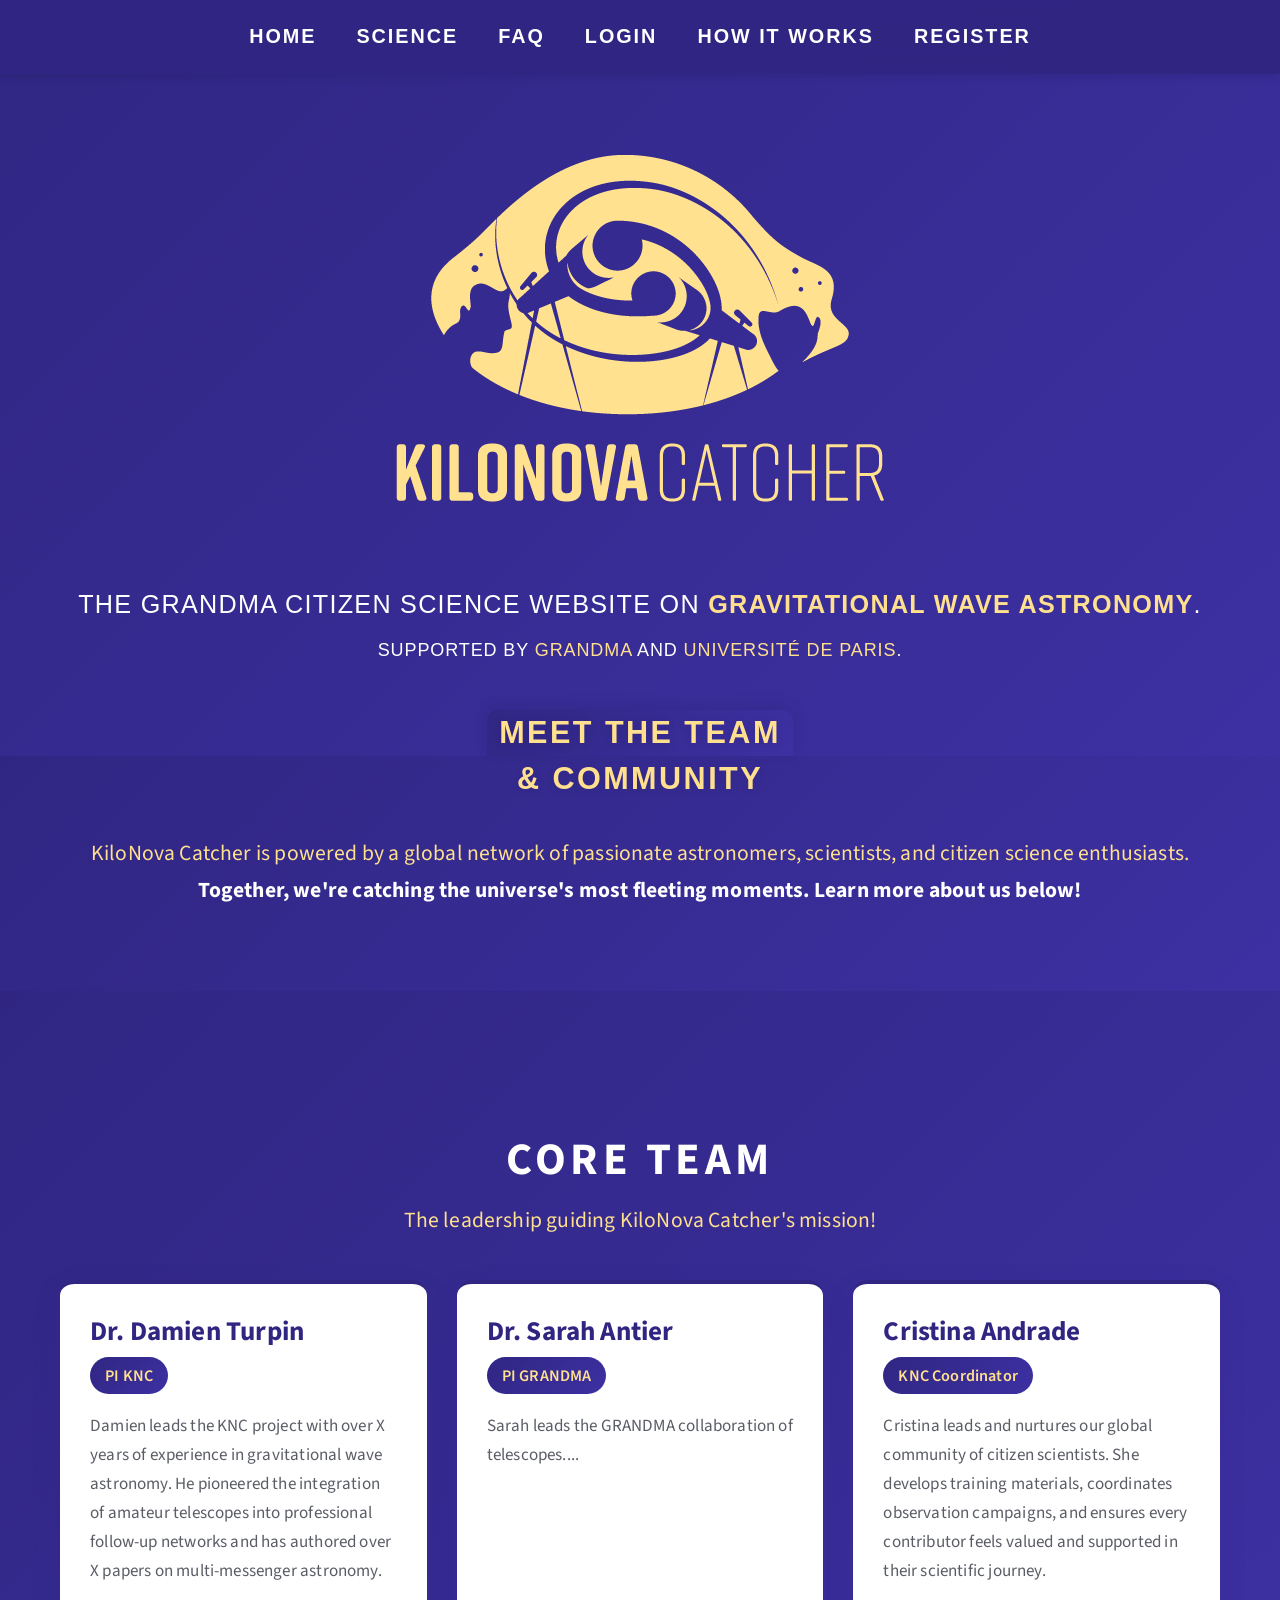
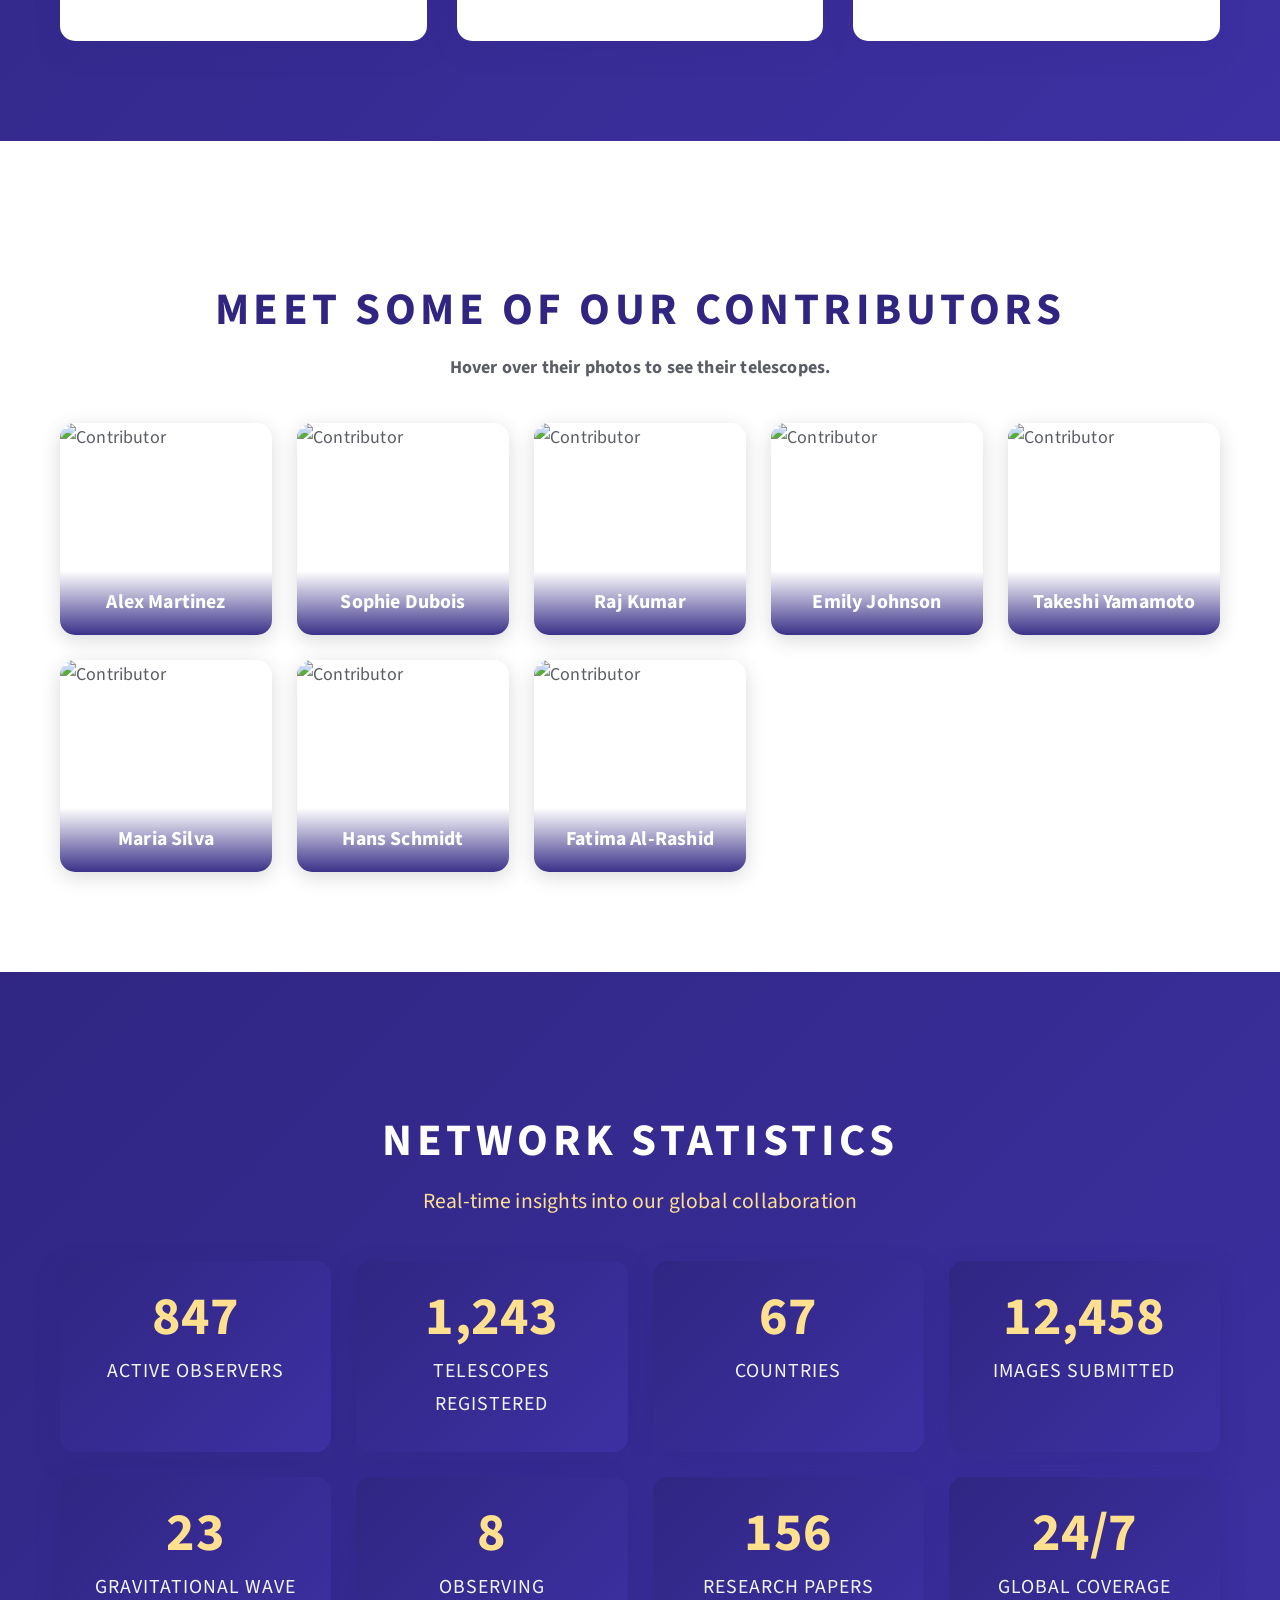
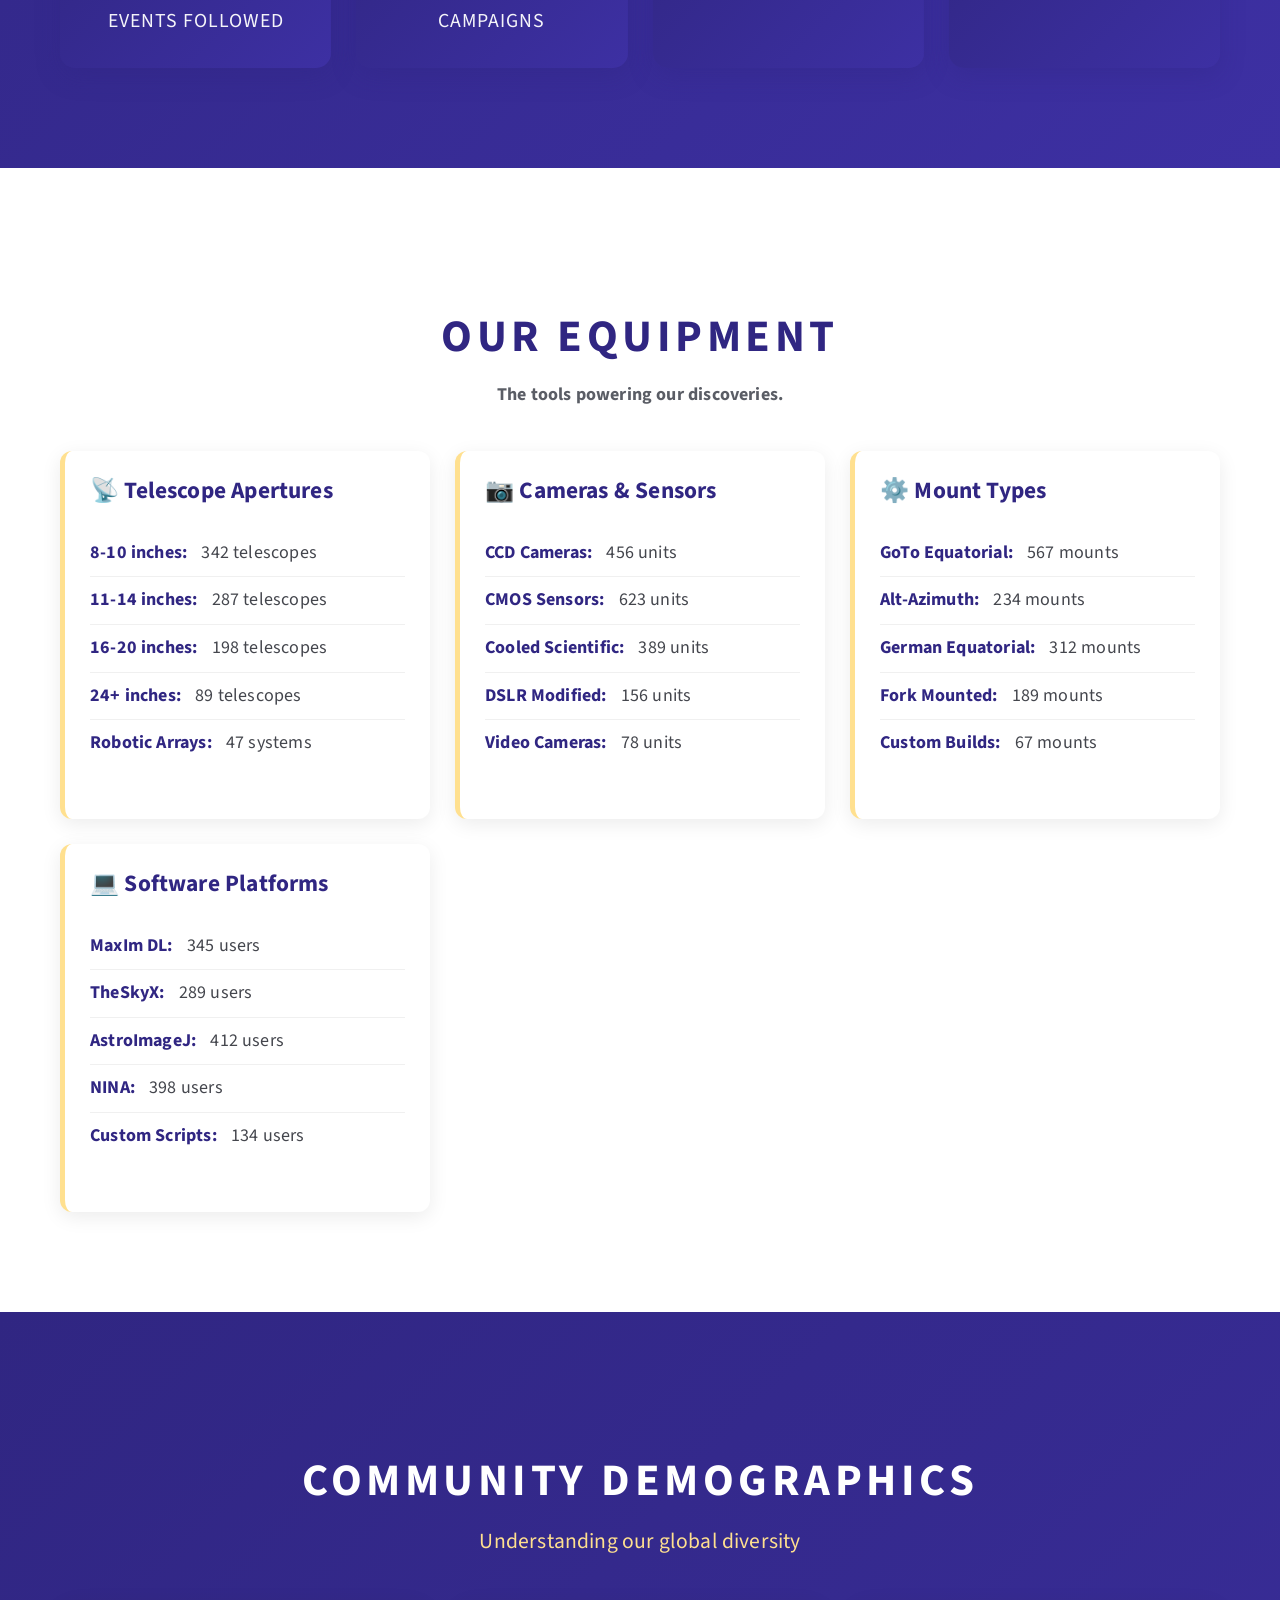
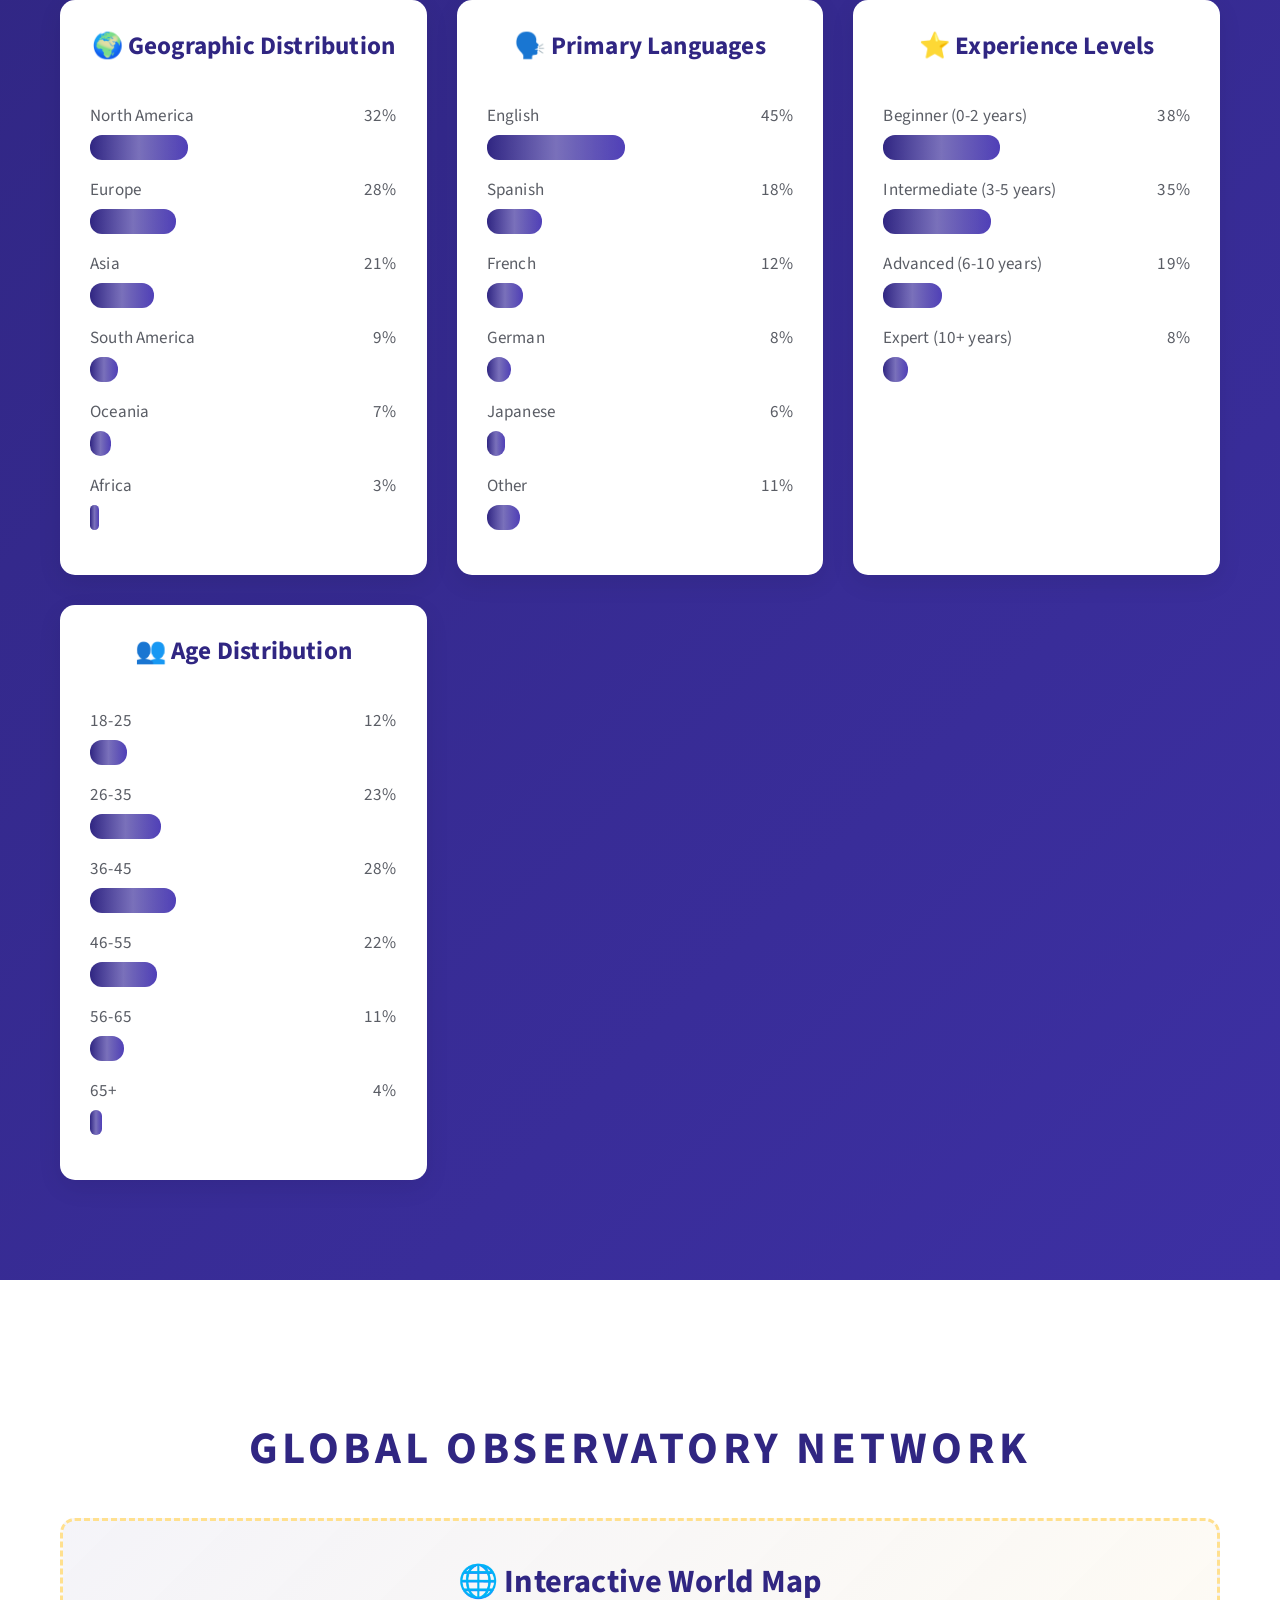
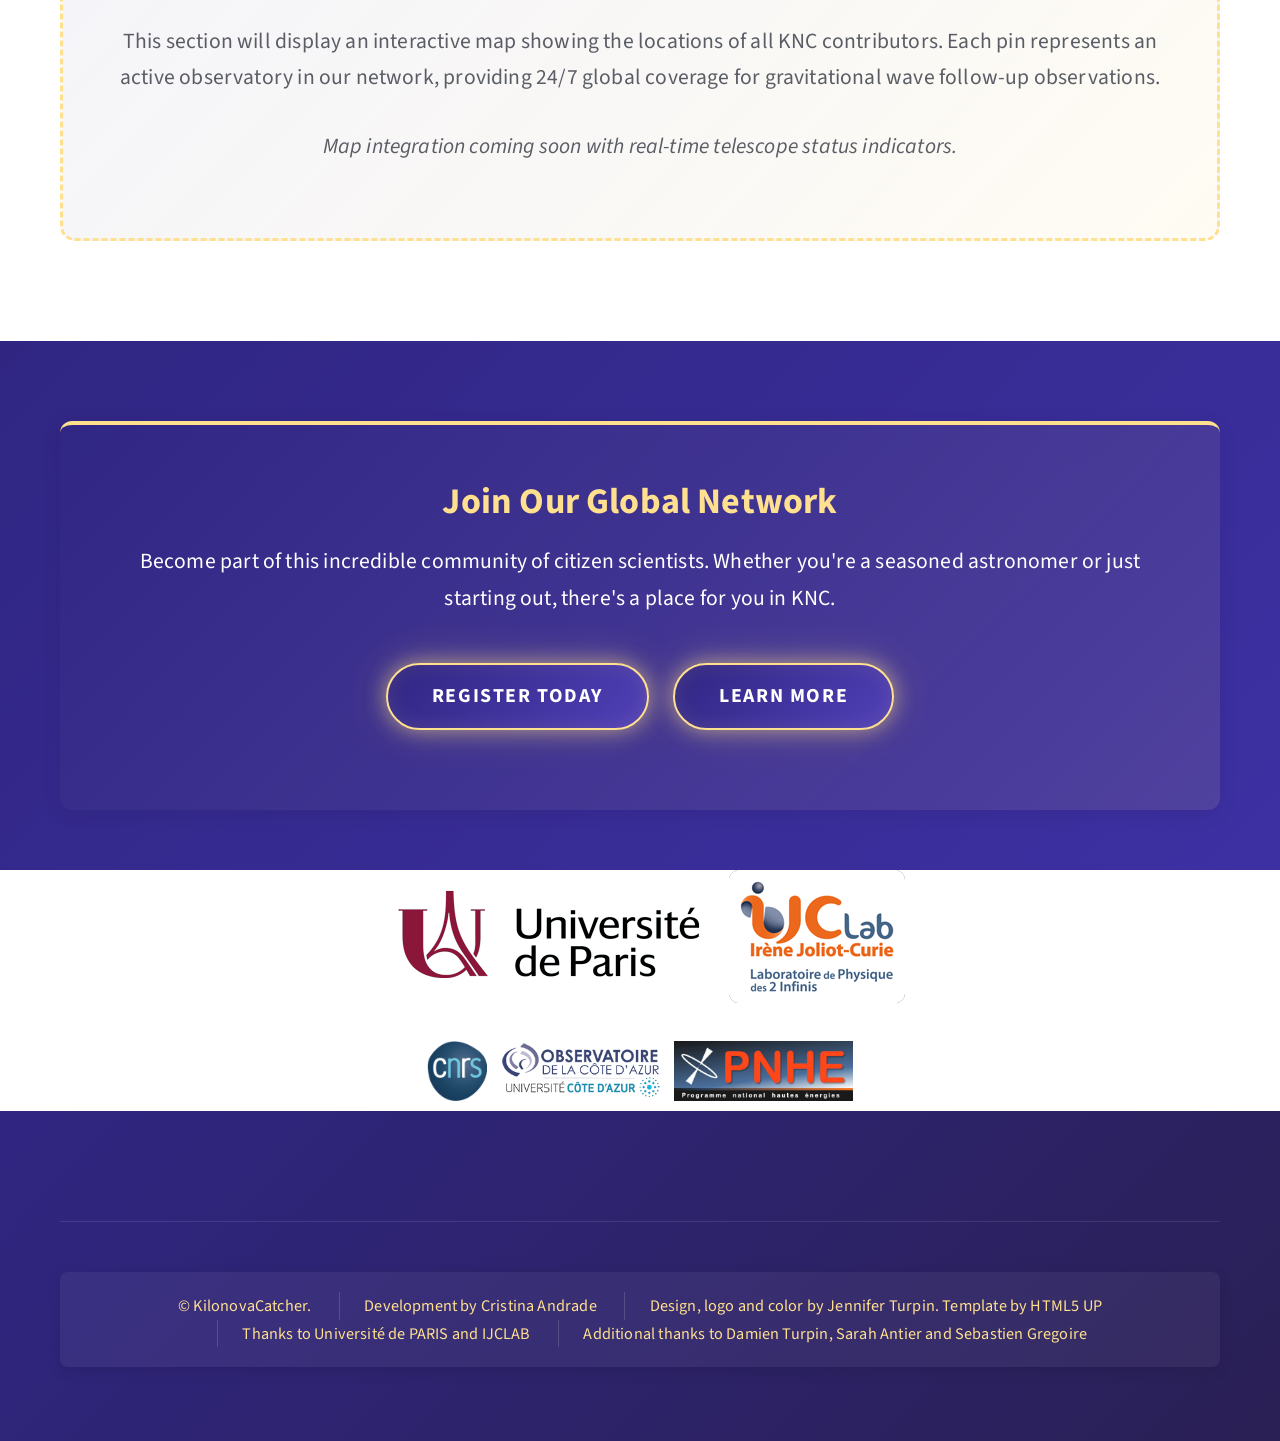
==== About_us.html @ 8ee5a3ed "Iinitial Commit" ====
<!DOCTYPE HTML>
<html lang='en'>
<head>
    <meta http-equiv="Content-Type" content="text/html; charset=UTF-8">
    <title>Meet the Team - KiloNovaCatcher</title>
    <meta name="viewport" content="width=device-width, initial-scale=1, user-scalable=no">
    <link rel="stylesheet" href="./KiloNovaCatcher_files/mainpublic.css">
    <link rel="stylesheet" href="./KiloNovaCatcher_files/qgi8qdf.css">
    <link rel="shortcut icon" type="image/jpg" href="http://kilonovacatcher.in2p3.fr/images/fav_32.png">
    

    
</head>
<body class="homepage">
    <div id="page-wrapper">

        <!-- Header -->
        <section id="header" class="wrapper">
            <div id="logo">
                <h1><a href="http://kilonovacatcher.in2p3.fr/"><img class="image" src="./KiloNovaCatcher_files/LOGO_FINAL_J_600.png"></a></h1>
                <p>the grandma citizen science website on <span class="purplecol">gravitational wave astronomy</span>.</p>
                <p class="smaller">supported by <a href="https://grandma.lal.in2p3.fr/">GRANDMA</a> and <a href="https://u-paris.fr/">université de paris</a>.</p>
            </div>
        </section>
        
        <!-- Nav -->
        <nav id="nav">
            <ul>
                <li style="white-space: nowrap;"><a href="http://kilonovacatcher.in2p3.fr/registration">Home</a></li>
                <li style="white-space: nowrap;"><a href="http://kilonovacatcher.in2p3.fr/registration">science</a></li>
                <li style="white-space: nowrap;"><a href="http://kilonovacatcher.in2p3.fr/faq">FAQ</a></li>
                <li style="white-space: nowrap;"><a href="http://kilonovacatcher.in2p3.fr/login">Login</a></li>
                <li style="white-space: nowrap;"><a href="http://kilonovacatcher.in2p3.fr/registration">HOW IT WORKS</a></li>
                <li style="white-space: nowrap;"><a href="http://kilonovacatcher.in2p3.fr/registration">Register</a></li>
            </ul>
        </nav>

        <!-- Hero Section -->
        <section id="team-hero" class="wrapper style1">
            <div class="title"><p>Meet the Team & Community</p></div>
            <div class="container">
                <p style="text-align: center; font-size: 1.2em; color: #ffe08f; margin-bottom: 0em;">
                    KiloNova Catcher is powered by a global network of passionate astronomers, scientists, and citizen science enthusiasts. </p>
                <p style="text-align: center; font-size: 1.2em; color: #ffe08f; margin-bottom: 1em;">
                <b> Together, we're catching the universe's most fleeting moments. Learn more about us below!</b>
                </p>
            </div>
        </section>

        <!-- Core Team Section -->
        <section class="wrapper style1" >
            <div class="container">
                <div class="section-header">
                    <h2>Core Team</h2>
                    <p>The leadership guiding KiloNova Catcher's mission!</p>
                </div>

                <div class="team-grid">
                    <!-- Team Member 1 -->
                    <div class="team-member">
                        <h4>Dr. Damien Turpin</h4>
                        <span class="position">PI KNC</span>
                        <p class="bio">
                            Damien leads the KNC project with over X years of experience in gravitational wave astronomy. He pioneered the integration of amateur telescopes into professional follow-up networks and has authored over X papers on multi-messenger astronomy.
                        </p>
                    </div>

                    <!-- Team Member 2 -->
                    <div class="team-member">
                        <h4>Dr. Sarah Antier </h4>
                        <span class="position">PI GRANDMA</span>
                        <p class="bio">
                            Sarah leads the GRANDMA collaboration of telescopes....
                        </p>
                    </div>

                    <!-- Team Member 3 -->
                    <div class="team-member">
                        <h4>Cristina Andrade</h4>
                        <span class="position">KNC Coordinator</span>
                        <p class="bio">
                            Cristina leads and nurtures our global community of citizen scientists. She develops training materials, coordinates observation campaigns, and ensures every contributor feels valued and supported in their scientific journey.
                        </p>
                    </div>
                </div>
            </div>
                </section>

        <!-- Contributors Section -->
        <section class="wrapper style2">
            <div class="container">
                <div class="section-header">
                    <h2>Meet Some of Our Contributors</h2>
                    <strong style="color: #5a5d65;">Hover over their photos to see their telescopes.</strong><br>

                </div>

                <div class="contributor-grid">
                    <!-- Contributor 1 -->
                    <div class="contributor-card">
                        <img class="contributor-image" src="https://via.placeholder.com/400x400/5a5d65/ffffff?text=Observer" alt="Contributor">
                        <img class="contributor-telescope" src="https://via.placeholder.com/400x400/302682/ffe08f?text=Telescope" alt="Telescope">
                        <div class="contributor-name">Alex Martinez</div>
                    </div>

                    <!-- Contributor 2 -->
                    <div class="contributor-card">
                        <img class="contributor-image" src="https://via.placeholder.com/400x400/5a5d65/ffffff?text=Observer" alt="Contributor">
                        <img class="contributor-telescope" src="https://via.placeholder.com/400x400/302682/ffe08f?text=Telescope" alt="Telescope">
                        <div class="contributor-name">Sophie Dubois</div>
                    </div>

                    <!-- Contributor 3 -->
                    <div class="contributor-card">
                        <img class="contributor-image" src="https://via.placeholder.com/400x400/5a5d65/ffffff?text=Observer" alt="Contributor">
                        <img class="contributor-telescope" src="https://via.placeholder.com/400x400/302682/ffe08f?text=Telescope" alt="Telescope">
                        <div class="contributor-name">Raj Kumar</div>
                    </div>

                    <!-- Contributor 4 -->
                    <div class="contributor-card">
                        <img class="contributor-image" src="https://via.placeholder.com/400x400/5a5d65/ffffff?text=Observer" alt="Contributor">
                        <img class="contributor-telescope" src="https://via.placeholder.com/400x400/302682/ffe08f?text=Telescope" alt="Telescope">
                        <div class="contributor-name">Emily Johnson</div>
                    </div>

                    <!-- Contributor 5 -->
                    <div class="contributor-card">
                        <img class="contributor-image" src="https://via.placeholder.com/400x400/5a5d65/ffffff?text=Observer" alt="Contributor">
                        <img class="contributor-telescope" src="https://via.placeholder.com/400x400/302682/ffe08f?text=Telescope" alt="Telescope">
                        <div class="contributor-name">Takeshi Yamamoto</div>
                    </div>

                    <!-- Contributor 6 -->
                    <div class="contributor-card">
                        <img class="contributor-image" src="https://via.placeholder.com/400x400/5a5d65/ffffff?text=Observer" alt="Contributor">
                        <img class="contributor-telescope" src="https://via.placeholder.com/400x400/302682/ffe08f?text=Telescope" alt="Telescope">
                        <div class="contributor-name">Maria Silva</div>
                    </div>

                    <!-- Contributor 7 -->
                    <div class="contributor-card">
                        <img class="contributor-image" src="https://via.placeholder.com/400x400/5a5d65/ffffff?text=Observer" alt="Contributor">
                        <img class="contributor-telescope" src="https://via.placeholder.com/400x400/302682/ffe08f?text=Telescope" alt="Telescope">
                        <div class="contributor-name">Hans Schmidt</div>
                    </div>

                    <!-- Contributor 8 -->
                    <div class="contributor-card">
                        <img class="contributor-image" src="https://via.placeholder.com/400x400/5a5d65/ffffff?text=Observer" alt="Contributor">
                        <img class="contributor-telescope" src="https://via.placeholder.com/400x400/302682/ffe08f?text=Telescope" alt="Telescope">
                        <div class="contributor-name">Fatima Al-Rashid</div>
                    </div>
                </div>
            </div>
        </section>

        <!-- Network Statistics -->
        <section class="wrapper style1">
            <div class="container">
                <div class="section-header">
                    <h2>Network Statistics</h2>
                    <p>Real-time insights into our global collaboration</p>
                </div>

                <div class="stats-container">
                    <div class="stat-box">
                        <div class="stat-number">847</div>
                        <div class="stat-label">Active Observers</div>
                    </div>

                    <div class="stat-box">
                        <div class="stat-number">1,243</div>
                        <div class="stat-label">Telescopes Registered</div>
                    </div>

                    <div class="stat-box">
                        <div class="stat-number">67</div>
                        <div class="stat-label">Countries</div>
                    </div>

                    <div class="stat-box">
                        <div class="stat-number">12,458</div>
                        <div class="stat-label">Images Submitted</div>
                    </div>

                    <div class="stat-box">
                        <div class="stat-number">23</div>
                        <div class="stat-label">Gravitational Wave Events Followed</div>
                    </div>

                    <div class="stat-box">
                        <div class="stat-number">8</div>
                        <div class="stat-label">Observing Campaigns</div>
                    </div>

                    <div class="stat-box">
                        <div class="stat-number">156</div>
                        <div class="stat-label">Research Papers</div>
                    </div>

                    <div class="stat-box">
                        <div class="stat-number">24/7</div>
                        <div class="stat-label">Global Coverage</div>
                    </div>
                </div>
            </div>
        </section>

        <!-- Equipment Breakdown -->
        <section class="wrapper style2">
            <div class="container">
                <div class="section-header">
                    <h2>Our Equipment</h2>
                    <strong style="color: #5a5d65;">The tools powering our discoveries.</strong><br>                </div>

                <div class="equipment-section">
                    <!-- Telescope Sizes -->
                    <div class="equipment-card">
                        <h4>📡 Telescope Apertures</h4>
                        <ul>
                            <li><strong>8-10 inches:</strong> 342 telescopes</li>
                            <li><strong>11-14 inches:</strong> 287 telescopes</li>
                            <li><strong>16-20 inches:</strong> 198 telescopes</li>
                            <li><strong>24+ inches:</strong> 89 telescopes</li>
                            <li><strong>Robotic Arrays:</strong> 47 systems</li>
                        </ul>
                    </div>

                    <!-- Camera Types -->
                    <div class="equipment-card">
                        <h4>📷 Cameras & Sensors</h4>
                        <ul>
                            <li><strong>CCD Cameras:</strong> 456 units</li>
                            <li><strong>CMOS Sensors:</strong> 623 units</li>
                            <li><strong>Cooled Scientific:</strong> 389 units</li>
                            <li><strong>DSLR Modified:</strong> 156 units</li>
                            <li><strong>Video Cameras:</strong> 78 units</li>
                        </ul>
                    </div>

                    <!-- Mounts -->
                    <div class="equipment-card">
                        <h4>⚙️ Mount Types</h4>
                        <ul>
                            <li><strong>GoTo Equatorial:</strong> 567 mounts</li>
                            <li><strong>Alt-Azimuth:</strong> 234 mounts</li>
                            <li><strong>German Equatorial:</strong> 312 mounts</li>
                            <li><strong>Fork Mounted:</strong> 189 mounts</li>
                            <li><strong>Custom Builds:</strong> 67 mounts</li>
                        </ul>
                    </div>

                    <!-- Software -->
                    <div class="equipment-card">
                        <h4>💻 Software Platforms</h4>
                        <ul>
                            <li><strong>MaxIm DL:</strong> 345 users</li>
                            <li><strong>TheSkyX:</strong> 289 users</li>
                            <li><strong>AstroImageJ:</strong> 412 users</li>
                            <li><strong>NINA:</strong> 398 users</li>
                            <li><strong>Custom Scripts:</strong> 134 users</li>
                        </ul>
                    </div>
                </div>
            </div>
        </section>

        <!-- Community Demographics -->
        <section class="wrapper style1">
            <div class="container">
                <div class="section-header">
                    <h2>Community Demographics</h2>
                    <p>Understanding our global diversity</p>
                </div>

                <div class="demo-grid">
                    <!-- Geographic Distribution -->
                    <div class="demo-card">
                        <h4>🌍 Geographic Distribution</h4>
                        <div class="bar-chart" >
                            <div class="bar-item">
                                <div class="bar-label">
                                    <span>North America</span>
                                    <span>32%</span>
                                </div>
                                <div class="bar-fill" style="width: 32%;"></div>
                            </div>
                            <div class="bar-item">
                                <div class="bar-label">
                                    <span>Europe</span>
                                    <span>28%</span>
                                </div>
                                <div class="bar-fill" style="width: 28%;"></div>
                            </div>
                            <div class="bar-item">
                                <div class="bar-label">
                                    <span>Asia</span>
                                    <span>21%</span>
                                </div>
                                <div class="bar-fill" style="width: 21%;"></div>
                            </div>
                            <div class="bar-item">
                                <div class="bar-label">
                                    <span>South America</span>
                                    <span>9%</span>
                                </div>
                                <div class="bar-fill" style="width: 9%;"></div>
                            </div>
                            <div class="bar-item">
                                <div class="bar-label">
                                    <span>Oceania</span>
                                    <span>7%</span>
                                </div>
                                <div class="bar-fill" style="width: 7%;"></div>
                            </div>
                            <div class="bar-item">
                                <div class="bar-label">
                                    <span>Africa</span>
                                    <span>3%</span>
                                </div>
                                <div class="bar-fill" style="width: 3%;"></div>
                            </div>
                        </div>
                    </div>

                    <!-- Languages -->
                    <div class="demo-card">
                        <h4>🗣️ Primary Languages</h4>
                        <div class="bar-chart">
                            <div class="bar-item">
                                <div class="bar-label">
                                    <span>English</span>
                                    <span>45%</span>
                                </div>
                                <div class="bar-fill" style="width: 45%;"></div>
                            </div>
                            <div class="bar-item">
                                <div class="bar-label">
                                    <span>Spanish</span>
                                    <span>18%</span>
                                </div>
                                <div class="bar-fill" style="width: 18%;"></div>
                            </div>
                            <div class="bar-item">
                                <div class="bar-label">
                                    <span>French</span>
                                    <span>12%</span>
                                </div>
                                <div class="bar-fill" style="width: 12%;"></div>
                            </div>
                            <div class="bar-item">
                                <div class="bar-label">
                                    <span>German</span>
                                    <span>8%</span>
                                </div>
                                <div class="bar-fill" style="width: 8%;"></div>
                            </div>
                            <div class="bar-item">
                                <div class="bar-label">
                                    <span>Japanese</span>
                                    <span>6%</span>
                                </div>
                                <div class="bar-fill" style="width: 6%;"></div>
                            </div>
                            <div class="bar-item">
                                <div class="bar-label">
                                    <span>Other</span>
                                    <span>11%</span>
                                </div>
                                <div class="bar-fill" style="width: 11%;"></div>
                            </div>
                        </div>
                    </div>

                    <!-- Experience Levels -->
                    <div class="demo-card">
                        <h4>⭐ Experience Levels</h4>
                        <div class="bar-chart">
                            <div class="bar-item">
                                <div class="bar-label">
                                    <span>Beginner (0-2 years)</span>
                                    <span>38%</span>
                                </div>
                                <div class="bar-fill" style="width: 38%;"></div>
                            </div>
                            <div class="bar-item">
                                <div class="bar-label">
                                    <span>Intermediate (3-5 years)</span>
                                    <span>35%</span>
                                </div>
                                <div class="bar-fill" style="width: 35%;"></div>
                            </div>
                            <div class="bar-item">
                                <div class="bar-label">
                                    <span>Advanced (6-10 years)</span>
                                    <span>19%</span>
                                </div>
                                <div class="bar-fill" style="width: 19%;"></div>
                            </div>
                            <div class="bar-item">
                                <div class="bar-label">
                                    <span>Expert (10+ years)</span>
                                    <span>8%</span>
                                </div>
                                <div class="bar-fill" style="width: 8%;"></div>
                            </div>
                        </div>
                    </div>

                    <!-- Age Distribution -->
                    <div class="demo-card">
                        <h4>👥 Age Distribution</h4>
                        <div class="bar-chart">
                            <div class="bar-item">
                                <div class="bar-label">
                                    <span>18-25</span>
                                    <span>12%</span>
                                </div>
                                <div class="bar-fill" style="width: 12%;"></div>
                            </div>
                            <div class="bar-item">
                                <div class="bar-label">
                                    <span>26-35</span>
                                    <span>23%</span>
                                </div>
                                <div class="bar-fill" style="width: 23%;"></div>
                            </div>
                            <div class="bar-item">
                                <div class="bar-label">
                                    <span>36-45</span>
                                    <span>28%</span>
                                </div>
                                <div class="bar-fill" style="width: 28%;"></div>
                            </div>
                            <div class="bar-item">
                                <div class="bar-label">
                                    <span>46-55</span>
                                    <span>22%</span>
                                </div>
                                <div class="bar-fill" style="width: 22%;"></div>
                            </div>
                            <div class="bar-item">
                                <div class="bar-label">
                                    <span>56-65</span>
                                    <span>11%</span>
                                </div>
                                <div class="bar-fill" style="width: 11%;"></div>
                            </div>
                            <div class="bar-item">
                                <div class="bar-label">
                                    <span>65+</span>
                                    <span>4%</span>
                                </div>
                                <div class="bar-fill" style="width: 4%;"></div>
                            </div>
                        </div>
                    </div>
                </div>
            </div>
        </section>

        <!-- Interactive Map Section -->
        <section class="wrapper style2">
            <div class="container">
                <div class="section-header">
                    <h2>Global Observatory Network</h2>

                </div>

                <div class="map-container">
                    <div class="map-placeholder">
                        <h3 style="color: #302682; margin-bottom: 20px;">🌐 Interactive World Map</h3>
                        <p style="color: #5a5d65;">
                            This section will display an interactive map showing the locations of all KNC contributors. Each pin represents an active observatory in our network, providing 24/7 global coverage for gravitational wave follow-up observations.
                        </p>
                        <p style="color: #5a5d65; margin-top: 15px; font-style: italic;">
                            Map integration coming soon with real-time telescope status indicators.
                        </p>
                    </div>
                </div>
            </div>
        </section>

        <!-- Call to Action -->
        <section class="wrapper style1">
            <div class="container">
                <section class="card-top-border" style="background: linear-gradient(135deg, rgba(48, 38, 130, 0.05) 0%, rgba(255, 224, 143, 0.1) 100%); border-top: 4px solid #ffe08f; padding: 3em; text-align: center;">
                    <h3 style="color: #ffe08f !important; font-size: 2em; margin-bottom: 0.5em;">Join Our Global Network</h3>
                    <p style="font-size: 1.2em; color: white; margin-bottom: 2em;">
                        Become part of this incredible community of citizen scientists. Whether you're a seasoned astronomer or just starting out, there's a place for you in KNC.
                    </p>
                    <ul class="actions">
                        <li><a href="http://kilonovacatcher.in2p3.fr/registration" class="button neon-gradient large">Register Today</a></li>
                        <li><a href="http://kilonovacatcher.in2p3.fr/faq" class="button neon-gradient large">Learn More</a></li>
                    </ul>
                </section>
            </div>
        </section>

        <!-- Partner Logos -->
        <div class="container">
            <div class="row">
                <div class="col-12-medium" style="margin:auto; text-align:center;">
                    <section>
                        <p>
                            <a href="https://u-paris.fr/"><img src="./KiloNovaCatcher_files/UniversiteParis.png" alt="Université de Paris"></a> 
                            <a href="https://www.ijclab.in2p3.fr/"><img src="./KiloNovaCatcher_files/IJCLab.png" alt="IJCLab"></a>
                        </p>
                    </section>
                </div>	
            </div>
            <div class="row petitfooter">
                <div class="col-12-medium" style="margin:auto; text-align:center;">
                    <p style="margin:auto; text-align:center;">
                        <a href="https://www.cnrs.fr/" title="cnrs.fr" target="_blank"><img src="./KiloNovaCatcher_files/logo_cnrs.png" alt="Logo CNRS"></a>&nbsp;&nbsp;
                        <a href="https://www.oca.eu/fr/" title="OCA" target="_blank"><img src="./KiloNovaCatcher_files/logo_oca.png" alt="Logo OCA"></a>&nbsp;&nbsp;
                        <a href="https://pnhe.cnrs.fr/" title="PNHE" target="_blank"><img src="./KiloNovaCatcher_files/logo_pnhe.png" alt="Logo PNHE"></a>
                    </p>
                </div>
            </div>
        </div>

        <!-- Footer -->
        <section id="footer">
            <div class="container">
                <div id="copyright">
                    <ul>
                        <li>© KilonovaCatcher.</li>
                       <li>Development by <a href="https://orcid.org/0009-0004-9687-3275">Cristina Andrade</a></li>
                        <li>Design, logo and color by <a href="https://jenniferturpin.fr/">Jennifer Turpin</a>. Template by <a href="http://html5up.net/">HTML5 UP</a></li>
                        <li>Thanks to <a href="https://u-paris.fr/">Université de PARIS</a> and <a href="https://www.ijclab.in2p3.fr/">IJCLAB</a></li>
                        <li>Additional thanks to Damien Turpin, Sarah Antier and Sebastien Gregoire</li>
                    </ul>
                </div>
            </div>
        </section>

    </div>

    <!-- Scripts -->
    <script src="./KiloNovaCatcher_files/jquery.min.js"></script>
    <script src="./KiloNovaCatcher_files/jquery.dropotron.min.js"></script>
    <script src="./KiloNovaCatcher_files/browser.min.js"></script>
    <script src="./KiloNovaCatcher_files/breakpoints.min.js"></script>
    <script src="./KiloNovaCatcher_files/util.js"></script>
    <script src="./KiloNovaCatcher_files/main.js"></script>

    <!-- Mobile Nav Panel -->
    <div id="navPanel">
        <nav>
            <a class="link depth-0" href="http://kilonovacatcher.in2p3.fr/faq">
                <span class="indent-0"></span>FAQ
            </a>
            <a class="link depth-0" href="http://kilonovacatcher.in2p3.fr/login">
                <span class="indent-0"></span>Login
            </a>
            <a class="link depth-0" href="http://kilonovacatcher.in2p3.fr/registration">
                <span class="indent-0"></span>Register
            </a>
        </nav>
    </div>

</body>
</html>
---- KiloNovaCatcher_files/mainpublic.css ----
@import url("fontawesome-all.min.css");
@import url("https://fonts.googleapis.com/css?family=Source+Sans+Pro:400,400italic,700,900");

/* ===================================
   MODERN RESET & BASE STYLES
   =================================== */

html, body, div, span, applet, object,
iframe, h1, h2, h3, h4, h5, h6, p, blockquote,
pre, a, abbr, acronym, address, big, cite,
code, del, dfn, em, img, ins, kbd, q, s, samp,
small, strike, strong, sub, sup, tt, var, b,
u, i, center, dl, dt, dd, ol, ul, li, fieldset,
form, label, legend, table, caption, tbody,
tfoot, thead, tr, th, td, article, aside,
canvas, details, embed, figure, figcaption,
footer, header, hgroup, menu, nav, output, ruby,
section, summary, time, mark, audio, video {
	margin: 0;
	padding: 0;
	border: 0;
	font-size: 100%;
	font: inherit;
	vertical-align: baseline;
}

article, aside, details, figcaption, figure,
footer, header, hgroup, menu, nav, section {
	display: block;
}

body {
	line-height: 1;
	-webkit-text-size-adjust: none;
	-webkit-font-smoothing: antialiased;
	-moz-osx-font-smoothing: grayscale;
}

*, *:before, *:after {
	box-sizing: border-box;
}

/* ===================================
   TYPOGRAPHY - REFINED
   =================================== */

body, input, textarea, select {
	font-family: 'Source Sans Pro', sans-serif;
	font-weight: 400;
	color: #5a5d65;
	font-size: 18px;
	line-height: 1.7;
	letter-spacing: 0.01em;
}

h1, h2, h3, h4, h5, h6 {
	font-weight: 700;
	color: #2a2d35;
	line-height: 1.3;
	margin-bottom: 1rem;
}

h1 { font-size: 2.5em; }
h2 { font-size: 2em; }
h3 { font-size: 1.5em; }
h4 { font-size: 1.25em; }

a {
	transition: all 0.3s ease;
	text-decoration: none;
	color: #302682;
}

a:hover {
	color: #ff3d79;
}

strong, b {
	font-weight: 700;
	color: #2a2d35;
}

p, ul, ol, table, blockquote, form {
	margin-bottom: 1.5em;
}

/* ===================================
   MODERN NAVIGATION
   =================================== */

nav, #logo p, .title, .button.style3 {
	font-family: 'rift-soft', sans-serif;
}

#logo p.smaller {
	font-size: 1em;
	margin-top: 0.5em;
	margin-bottom: 3em;
	font-weight: 400;
}
#nav {
    position: fixed;
    display: block;
    top: 0;
    left: 0;
    width: 100%;
    text-align: center;
    z-index: 1000;
    background: rgba(48, 38, 130, 0.98);
    padding: 20px 0;
    backdrop-filter: blur(10px);
    box-shadow: 0 2px 10px rgba(0, 0, 0, 0.1);
}

#nav > ul {
    display: flex;
    justify-content: center;
    gap: 40px;              /* Space between items */
    padding: 0;
    margin: 0;
    list-style: none;
}

#nav > ul > li {
    display: inline-block;
    padding: 0;
    margin: 0;
}

#nav > ul > li > a {
    display: block;
    color: #fff;            /* White text */
    font-weight: 700;       /* Bold */
    font-size: 1.1em;       /* Bigger */
    text-transform: uppercase;
    text-decoration: none;
    letter-spacing: 0.1em;
    transition: all 0.3s ease;
    padding: 0;
}

#nav > ul > li > a:hover {
    color: #ffe08f;         /* Yellow on hover */
}

div.title p {
	letter-spacing: 0.12em;
	font-size: 1.6em;
	font-weight: 600;
}

/* ===================================
   MODERN BUTTONS - REFINED SIZE
   =================================== */

input[type="button"],
input[type="submit"],
input[type="reset"],
button,
.button {
	transition: all 0.3s ease;
	display: inline-block;
	background: #302682;
	text-align: center;
	text-transform: uppercase;
	font-weight: 600;
	text-decoration: none;
	border-radius: 8px;
	border: 0;
	outline: 0;
	cursor: pointer;
	padding: 16px 36px;
	font-size: 1em;
	min-width: auto;
	height: auto;
	line-height: 1.4;
	letter-spacing: 0.08em;
	box-shadow: 0 4px 15px rgba(48, 38, 130, 0.25);
}

input[type="button"]:hover,
input[type="submit"]:hover,
input[type="reset"]:hover,
button:hover,
.button:hover {
	background-color: #3d30a3;
	transform: translateY(-2px);
	box-shadow: 0 6px 20px rgba(48, 38, 130, 0.35);
}

.button.style3 {
	background: linear-gradient(135deg, #ffe08f 0%, #ffd970 100%);
	color: #302682 !important;
	font-weight: 700;
	box-shadow: 0 4px 15px rgba(255, 224, 143, 0.3);
}

.button.style3:hover {
	background: linear-gradient(135deg, #ffd970 0%, #ffc850 100%);
	color: #1f1a5c !important;
	box-shadow: 0 6px 20px rgba(255, 224, 143, 0.4);
}

.button.large {
	font-size: 1.1em;
	padding: 18px 44px;
}

/* ===================================
   ALTERNATIVE BUTTON STYLES
   =================================== */

/* Button Style 1: Gradient Glow */
.button.gradient-glow,
input[type="button"].gradient-glow,
input[type="submit"].gradient-glow {
	background: linear-gradient(135deg, #302682 0%, #5040b8 100%);
	color: white;
	border-radius: 50px;
	box-shadow: 0 8px 25px rgba(48, 38, 130, 0.4);
	font-weight: 700;
}

.button.gradient-glow:hover,
input[type="button"].gradient-glow:hover,
input[type="submit"].gradient-glow:hover {
	transform: translateY(-3px);
	box-shadow: 0 12px 35px rgba(48, 38, 130, 0.5);
	background: linear-gradient(135deg, #302682 0%, #5040b8 100%);
}

/* Button Style 2: Outlined Minimal */
.button.outlined,
input[type="button"].outlined,
input[type="submit"].outlined {
	background: transparent;
	color: #302682;
	border: 2px solid #302682;
	border-radius: 8px;
	box-shadow: none;
}

.button.outlined:hover,
input[type="button"].outlined:hover,
input[type="submit"].outlined:hover {
	background: #302682;
	color: white;
	transform: scale(1.05) translateY(0);
	box-shadow: 0 4px 15px rgba(48, 38, 130, 0.3);
}

/* Button Style 3: Glass Morphism */
.button.glass,
input[type="button"].glass,
input[type="submit"].glass {
	background: rgba(255, 255, 255, 0.2);
	backdrop-filter: blur(10px);
	-webkit-backdrop-filter: blur(10px);
	color: white;
	border: 1px solid rgba(255, 255, 255, 0.3);
	border-radius: 12px;
	box-shadow: 0 8px 32px rgba(0, 0, 0, 0.1);
}

.button.glass:hover,
input[type="button"].glass:hover,
input[type="submit"].glass:hover {
	background: rgba(255, 255, 255, 0.3);
	border-color: rgba(255, 255, 255, 0.5);
	transform: translateY(-2px);
	box-shadow: 0 10px 40px rgba(0, 0, 0, 0.15);
}

/* Button Style 4: Gradient Glow with Yellow Neon Border */
.button.neon-gradient,
input[type="button"].neon-gradient,
input[type="submit"].neon-gradient {
	background: linear-gradient(135deg, #302682 0%, #5040b8 100%);
	color: white;
	border-radius: 50px;
	border: 2px solid #ffe08f;
	box-shadow: 0 0 20px rgba(255, 224, 143, 0.5),
	            0 0 40px rgba(255, 224, 143, 0.3),
	            inset 0 0 20px rgba(255, 224, 143, 0.1),
	            0 8px 25px rgba(48, 38, 130, 0.4);
	font-weight: 700;
	position: relative;
	overflow: hidden;
}

.button.neon-gradient:hover,
input[type="button"].neon-gradient:hover,
input[type="submit"].neon-gradient:hover {
	transform: translateY(-3px);
	border-color: #ffd970;
	box-shadow: 0 0 30px rgba(255, 224, 143, 0.8),
	            0 0 60px rgba(255, 224, 143, 0.5),
	            inset 0 0 30px rgba(255, 224, 143, 0.2),
	            0 12px 35px rgba(48, 38, 130, 0.5);
	text-shadow: 0 0 10px rgba(255, 224, 143, 0.8);
}

/* Add animated glow pulse (optional) */
.button.neon-gradient::before {
	content: '';
	position: absolute;
	inset: -2px;
	border-radius: 50px;
	background: linear-gradient(45deg, #ffe08f, #ffd970, #ffe08f);
	z-index: -1;
	opacity: 0;
	transition: opacity 0.3s ease;
}

.button.neon-gradient:hover::before {
	opacity: 0.3;
}

/* ===================================
   MODERN FORMS
   =================================== */

.formcontainer {
	max-width: 600px;
	margin: auto;
}

.formtitle {
	font-family: "rift-soft", sans-serif;
	font-weight: 700;
	color: #312783;
	font-size: 2.5em;
	text-align: left;
	margin-bottom: 30px;
}

.form-group label,
.form-check label {
	font-family: "rift-soft", sans-serif;
	color: #312783;
	font-weight: 600;
	margin-bottom: 8px;
}

form input[type="text"],
form input[type="email"],
form input[type="password"],
form select,
form textarea {
	transition: all 0.3s ease;
	display: block;
	border: 2px solid #e8e8ec;
	background: #fff;
	border-radius: 8px;
	width: 100%;
	padding: 12px 16px;
	font-size: 1em;
	box-shadow: none;
}

form input[type="text"]:focus,
form input[type="email"]:focus,
form input[type="password"]:focus,
form select:focus,
form textarea:focus {
	background: #fff;
	border-color: #302682;
	box-shadow: 0 0 0 3px rgba(48, 38, 130, 0.1);
	outline: none;
}

.btn-primary {
	color: #fff !important;
	background: linear-gradient(135deg, #302682 0%, #3d30a3 100%) !important;
	border: none !important;
	box-shadow: 0 4px 15px rgba(48, 38, 130, 0.25) !important;
	padding: 12px 28px;
	border-radius: 8px;
	font-weight: 600;
	letter-spacing: 0.05em;
	transition: all 0.3s ease;
}

.btn-primary:hover {
	transform: translateY(-2px);
	box-shadow: 0 6px 20px rgba(48, 38, 130, 0.35) !important;
}

/* ===================================
   ALERTS - MODERN STYLE
   =================================== */

.alert {
	display: block;
	width: auto;
	position: relative;
	padding: 16px 20px;
	border: 0;
	border-radius: 10px;
	max-width: 90%;
	margin: 0 auto 3rem;
	text-align: center;
	box-shadow: 0 4px 12px rgba(0, 0, 0, 0.08);
}

.alert-success {
	color: #155724;
	background-color: #d4edda;
	border-left: 4px solid #28a745;
}

.alert-danger {
	color: #721c24;
	background-color: #f8d7da;
	border-left: 4px solid #dc3545;
}

/* ===================================
   CONTAINER & LAYOUT
   =================================== */

.container {
	margin: 0 auto;
	max-width: 100%;
	width: 1200px;
	padding: 0 20px;
}

@media screen and (max-width: 1280px) {
	.container {
		width: calc(100% - 80px);
	}
}

@media screen and (max-width: 980px) {
	.container {
		width: calc(100% - 60px);
	}
}

@media screen and (max-width: 736px) {
	.container {
		width: calc(100% - 40px);
	}
}

/* ===================================
   MODERN WRAPPER SECTIONS
   =================================== */

.wrapper {
	position: relative;
	padding: 80px 0 60px 0;
}

.wrapper .title {
	position: absolute;
	top: 0;
	left: 50%;
	text-align: center;
	text-transform: uppercase;
	display: block;
	font-weight: 700;
	letter-spacing: 0.15em;
	font-size: 0.85em;
	width: 20em;
	height: 3em;
	top: -3em;
	line-height: 3em;
	margin-left: -10em;
	border-radius: 10px 10px 0 0;
	box-shadow: 0 -4px 15px rgba(0, 0, 0, 0.08);
}

.wrapper .title p {
	font-size: 2em;                    /* BIGGER TEXT */
	font-weight: 900;                  /* EXTRA BOLD */
	letter-spacing: 0.08em;
	margin: 0;
	text-shadow: 0 2px 10px rgba(0, 0, 0, 0.1);  /* ADD TEXT SHADOW */
}

.wrapper.style2 .title {
	background: linear-gradient(135deg, #fff 0%, #f8f9fc 100%);  /* GRADIENT */
	color: #2e294f;
}

.wrapper .title:before,
.wrapper .title:after {
	display: none;
}

.wrapper.style1 {
	background: linear-gradient(135deg, #302682 0%, #3d30a3 100%);
	color: rgba(255, 255, 255, 0.85);
}

.wrapper.style1 .title {
	background: linear-gradient(135deg, #302682 0%, #3d30a3 100%);
	color: #ffe08f;
}

.wrapper.style1 h1, .wrapper.style1 h2,
.wrapper.style1 h3, .wrapper.style1 h4,
.wrapper.style1 strong, .wrapper.style1 b,
.wrapper.style1 a {
	color: #fff;
}

.wrapper.style2 {
	background: #fff;
}

.wrapper.style2 .title {
	background: #fff;
	color: #2e294f;
}

.wrapper.style3 {
	background: #f8f9fc;
}

.wrapper.style3 .title {
	background: #f8f9fc;
	color: #484d55;
}

/* ===================================
   FULL-WIDTH WRAPPER STYLE - MATCHES TEXT STYLE
   =================================== */

/* Full-width wrapper that spans the entire screen */
.wrapper.style-fullwidth {
    width: 100%;
    padding: 60px 5%;  /* 5% padding on sides for breathing room */
    /*text-align: center;*/
}

/* Header styling to match your text style */
.wrapper.style-fullwidth header {
    text-align: center;
    margin: 0 auto 40px auto;
    max-width: 100%;  /* No width restriction */
}

.wrapper.style-fullwidth header h2 {
    color: #302682 !important;
    font-size: 2em !important;
    font-weight: 700 !important;
    text-transform: uppercase !important;
    letter-spacing: 0.1em !important;
    margin-bottom: 0 !important;
    line-height: 1.4;
}

/* Content container - wider than style2 */
.wrapper.style-fullwidth .container {
    max-width: 1400px;  /* Much wider than typical 1140px */
    margin: 0 auto;
    width: 100%;
}

/* Alternative: No container restriction at all */
.wrapper.style-fullwidth .container-fluid {
    width: 100%;
    padding: 0 3%;
}

/* Responsive adjustments */
@media screen and (max-width: 980px) {
    .wrapper.style-fullwidth {
        padding: 50px 4%;
    }
    
    .wrapper.style-fullwidth header h2 {
        font-size: 1.75em;
    }
}

@media screen and (max-width: 736px) {
    .wrapper.style-fullwidth {
        padding: 40px 5%;
    }
    
    .wrapper.style-fullwidth header h2 {
        font-size: 1.5em;
        letter-spacing: 0.08em;
    }
}
/* ===================================
   HEADER - REFINED
   =================================== */

#header {
    position: relative;
    min-height: auto;
    height: auto;
    padding: 80px 20px 20px;
    background: linear-gradient(135deg, #302682 0%, #3d30a3 100%);
    overflow: hidden;
}



#header:before {
	content: '';
	position: absolute;
	top: 0;
	left: 0;
	width: 100%;
	height: 100%;
	background: url("images/overlay.png");
	opacity: 0.15;
}

.homepage #header {
	height: 42em;
}

#logo {
	width: 100%;
	text-align: center;
	position: relative;
	top: 1em;
	z-index: 1;
}

#logo h1 {
    font-weight: 900;
    text-transform: uppercase;
    color: #fff;
    font-size: 2.2em;
    letter-spacing: 0.15em;
    justify-content: center; /* ADD THIS */
    align-items: center;     /* ADD THIS */
	width: 100%;           /* ADD THIS */
    text-align: center;    /* ADD THIS instead of flex */
}

#logo p {
	color: #fff;
	text-transform: uppercase;
	margin: 1em 0 0 0;
	display: block;
	font-size: 1.4em;
	letter-spacing: 0.05em;
	font-weight: 400;
}

#logo p .purplecol {
	color: #ffe08f;
	font-weight: 600;
}

#header.wrapper div#logo p a {
	color: #ffe08f;
	text-decoration: none;
}

#header.wrapper div#logo p a:hover {
	color: #fff;
}

/* ===================================
   INTRO SECTION - MODERNIZED
   =================================== */

#intro {
	padding-bottom: 80px;
	text-align: center;
	color: #ffe08f;
}

#intro p.style1 {
	font-size: 1.5em;
	letter-spacing: 0.02em;
	line-height: 1.6;
	color: rgba(255, 255, 255, 0.95);
	max-width: 900px;
	margin: 0 auto 1.5em;
}

#intro p.style2 {
	font-weight: 700;
	color: #ffe08f;
	border-radius: 12px;
	border: 2px solid #ffe08f;
	font-size: 2em;
	letter-spacing: 0.05em;
	line-height: 1.4;
	padding: 1.5em;
	margin-bottom: 1.5em;
	max-width: 900px;
	margin-left: auto;
	margin-right: auto;
	box-shadow: 0 8px 30px rgba(0, 0, 0, 0.2);
	background: rgba(255, 255, 255, 0.05);
}

#intro p.style2 a {
	color: inherit;
	text-decoration: none;
}

#intro p.style3 {
	font-size: 1.2em;
	width: auto;
	max-width: 800px;
	margin: 0 auto 1.5em;
	color: rgba(255, 255, 255, 0.9);
	line-height: 1.6;
}

#intro p.style3 strong,
#intro p.style3 a {
	color: #ffe08f;
	font-weight: 600;
}

/* ===================================
   FEATURE LIST - MODERN CARDS
   =================================== */

.feature-list {
	max-width: 1100px;
	margin-left: auto;
	margin-right: auto;
	position: relative;
	top: 0;
}

.feature-list section {
	border-top: 0;
	padding: 30px;
	position: relative;
	background: #fff;
	border-radius: 12px;
	box-shadow: 0 4px 15px rgba(0, 0, 0, 0.08);
	transition: all 0.3s ease;
	margin-bottom: 30px;
}

.feature-list section:hover {
	transform: translateY(-4px);
	box-shadow: 0 8px 25px rgba(0, 0, 0, 0.12);
}

.feature-list h3 {
	color: #ff3d79 !important;
	margin: 0 0 1em 0;
	font-size: 1.5em;
	letter-spacing: 0.03em;
	text-align: center;
	font-weight: 700;
}

.feature-list h3:before {
	display: none;
}

section#features div.feature-list div.row div.col-12-medium section p {
	color: #5a5d65;
	text-align: center;
	line-height: 1.7;
	font-size: 1.05em;
}

/* ===================================
   ALTERNATIVE CARD STYLES
   =================================== */

/* Card Style 3: Gradient Border */
.feature-list section.card-gradient-border,
section.card-gradient-border {
	background: white;
	position: relative;
	border-radius: 16px;
	padding: 32px;
}

.feature-list section.card-gradient-border::before,
section.card-gradient-border::before {
	content: '';
	position: absolute;
	inset: 0;
	border-radius: 16px;
	padding: 3px;
	background: linear-gradient(135deg, #302682, #ff3d79, #ffe08f);
	-webkit-mask: linear-gradient(#fff 0 0) content-box, linear-gradient(#fff 0 0);
	-webkit-mask-composite: xor;
	mask-composite: exclude;
	pointer-events: none;
}

.feature-list section.card-gradient-border:hover,
section.card-gradient-border:hover {
	transform: translateY(-6px);
	box-shadow: 0 12px 40px rgba(48, 38, 130, 0.2);
}

.feature-list section.card-gradient-border h3,
section.card-gradient-border h3 {
	color: #302682 !important;
	position: relative;
	z-index: 1;
}

.feature-list section.card-gradient-border p,
section.card-gradient-border p {
	position: relative;
	z-index: 1;
}

/* Card Style 4: Colored Top Border */
.feature-list section.card-top-border,
section.card-top-border {
	background: white;
	border-radius: 12px;
	box-shadow: 0 4px 20px rgba(0, 0, 0, 0.08);
	border-top: 5px solid #ff3d79;
	padding: 30px;
}

.feature-list section.card-top-border:hover,
section.card-top-border:hover {
	border-top-color: #302682;
	transform: translateY(-5px);
	box-shadow: 0 8px 30px rgba(0, 0, 0, 0.15);
}

.feature-list section.card-top-border h3,
section.card-top-border h3 {
	color: #302682 !important;
}

/* Card Style 5: Icon Background */
.feature-list section.card-icon-bg,
section.card-icon-bg {
	background: linear-gradient(135deg, #302682 0%, #3d30a3 100%);
	padding: 30px;
	border-radius: 16px;
	box-shadow: 0 8px 30px rgba(48, 38, 130, 0.3);
	position: relative;
	overflow: hidden;
}

.feature-list section.card-icon-bg::before,
section.card-icon-bg::before {
	content: '';
	position: absolute;
	top: -20px;
	right: -20px;
	font-size: 150px;
	opacity: 0.1;
	color: white;
	pointer-events: none;
}

.feature-list section.card-icon-bg:hover,
section.card-icon-bg:hover {
	transform: translateY(-6px) scale(1.02);
	box-shadow: 0 12px 40px rgba(48, 38, 130, 0.4);
}

.feature-list section.card-icon-bg h3,
section.card-icon-bg h3 {
	color: #ffe08f !important;
	position: relative;
	z-index: 1;
}

.feature-list section.card-icon-bg p,
section.card-icon-bg p {
	color: rgba(255, 255, 255, 0.9) !important;
	position: relative;
	z-index: 1;
}

/* Ensure text is properly positioned above decorative elements */
section.card-icon-bg * {
	position: relative;
	z-index: 1;
}

/* Two-column card layout with image */
.feature-list section.card-with-image,
section.card-with-image {
	display: flex;
	align-items: center;
	gap: 40px;
	padding: 40px;
}

.feature-list section.card-with-image .card-content,
section.card-with-image .card-content {
	flex: 1;
	text-align: left;
}

.feature-list section.card-with-image .card-image,
section.card-with-image .card-image {
	flex: 0 0 40%;
	display: flex;
	flex-direction: column;    /* ADD THIS */
	align-items: center;
	justify-content: center;
}

.feature-list section.card-with-image .card-image img,
section.card-with-image .card-image img {
	width: 100%;
	max-width: 100%;
	height: auto;
	border-radius: 12px;
	box-shadow: 0 4px 20px rgba(0, 0, 0, 0.1);
}

.feature-list section.card-with-image h3,
section.card-with-image h3 {
	text-align: left !important;
}

.feature-list section.card-with-image p,
section.card-with-image p {
	text-align: left !important;
}

/* Responsive - stack on mobile */
@media screen and (max-width: 768px) {
	.feature-list section.card-with-image,
	section.card-with-image {
		flex-direction: column;
	}
	
	.feature-list section.card-with-image .card-image,
	section.card-with-image .card-image {
		flex: 0 0 auto;
		width: 100%;
	}
}

/* Image caption/credit */
.card-image-caption {
	display: block;
	margin-top: 10px;
	font-size: 0.75em;
	color: #888;
	font-style: italic;
	text-align: center;
}

/* Optional: Link styling for credits */
.card-image-caption a {
	color: #888;
	text-decoration: none;
	border-bottom: 1px dotted #888;
}

.card-image-caption a:hover {
	color: #302682;
	border-bottom-color: #302682;
}
/* ===================================
   ACTIONS - REFINED
   =================================== */

ul.actions {
	list-style: none;
	padding-left: 0;
	margin: 2.5em 0 0 0;
	text-align: center;
}

ul.actions li {
	display: inline-block;
	margin: 0 10px 15px;
	padding-left: 0;
}

/* ===================================
   IMAGES - MODERN TREATMENT
   =================================== */

.image {
	display: inline-block;
	border-radius: 10px;
	overflow: hidden;
}

#logo h1 img {
    display: block;        /* ADD THIS */
    margin: 0 auto;        /* ADD THIS */
    max-width: 600px;      /* ADD THIS - constrains logo size */
}

.image.featured {
    display: block;
    width: 100%;
    max-width: 100%;           /* ADD THIS */
    margin: 0 0 3em 0;         /* ADD MORE MARGIN */
    border-radius: 0;          /* REMOVE ROUNDED CORNERS */
    box-shadow: none; 
	text-align: center; /* REMOVE SHADOW/BOX */
}

.image.featured img {
    width: 100%;               /* ADD THIS */
    max-width: 1000px;           /* ADD THIS */
    height: auto;              /* ADD THIS */
}

.wrapper.style3 .image {
	border: 0;
	box-shadow: 0 4px 15px rgba(0, 0, 0, 0.1);
}

/* ===================================
   FOOTER - MODERN
   =================================== */

#footer {
	background: linear-gradient(135deg, #302682 0%, #2a2055 100%);
	color: rgba(255, 255, 255, 0.7);
	margin-bottom: 0;
	padding-top: 60px;
}

#footer h1, #footer h2, #footer h3,
#footer h4, #footer strong, #footer b,
#footer a {
	color: #fff;
}

#footer a:hover {
	color: #ffe08f;
}

#copyright {
	text-align: center;
	padding-top: 50px;
	padding-bottom: 50px;
	margin-top: 50px;
	border-top: solid 1px rgba(255, 255, 255, 0.1);
}

#copyright ul {
	display: inline-block;
	border-radius: 8px;
	background: rgba(255, 255, 255, 0.05);
	color: #ffe08f;
	padding: 20px 30px;
	font-size: 0.9em;
	box-shadow: 0 4px 15px rgba(0, 0, 0, 0.1);
}

#copyright ul li {
	display: inline-block;
	margin-left: 1.5em;
	padding-left: 1.5em;
	border-left: solid 1px rgba(255, 255, 255, 0.15);
}

#copyright ul li:first-child {
	border-left: 0;
	margin-left: 0;
	padding-left: 0;
}

#copyright a {
	color: inherit;
}

#copyright a:hover {
	color: #fff;
}

/* ===================================
   MOBILE NAV - REFINED
   =================================== */

#titleBar {
	display: none;
}

#navPanel {
	display: none;
}

@media screen and (max-width: 980px) {
	#nav {
    position: fixed;           /* CHANGE from absolute */
    display: block;
    top: 0;                    /* CHANGE from 2.5em */
    left: 0;
    width: 100%;
    text-align: center;
    z-index: 1000;            /* ADD THIS */
    background: rgba(48, 38, 130, 0.95);  /* ADD THIS */
    padding: 15px 0;          /* ADD THIS */
    backdrop-filter: blur(10px);  /* ADD THIS for modern effect */
}

	#titleBar {
		display: block;
		height: 60px;
		left: 0;
		position: fixed;
		top: 0;
		width: 100%;
		z-index: 10001;
		background: rgba(48, 38, 130, 0.98);
		backdrop-filter: blur(10px);
		box-shadow: 0 2px 15px rgba(0, 0, 0, 0.1);
	}

	#titleBar .toggle {
		position: absolute;
		top: 0;
		left: 0;
		width: 60px;
		height: 60px;
		display: flex;
		align-items: center;
		justify-content: center;
	}

	#titleBar .toggle:before {
		content: '\f0c9';
		font-family: 'Font Awesome 5 Free';
		font-weight: 900;
		font-size: 18px;
		color: #fff;
		transition: all 0.3s ease;
	}

	#titleBar .toggle:hover:before {
		color: #ffe08f;
	}

	#navPanel {
		display: block;
		height: 100%;
		left: 0;
		overflow-y: auto;
		position: fixed;
		top: 0;
		width: 300px;
		z-index: 10002;
		background: linear-gradient(180deg, #302682 0%, #2a2055 100%);
		box-shadow: 2px 0 20px rgba(0, 0, 0, 0.3);
		transform: translateX(-300px);
		transition: transform 0.3s ease;
	}

	#navPanel .link {
		display: block;
		color: rgba(255, 255, 255, 0.8);
		text-transform: uppercase;
		text-decoration: none;
		font-size: 0.9em;
		letter-spacing: 0.08em;
		height: auto;
		padding: 18px 25px;
		border-top: solid 1px rgba(255, 255, 255, 0.08);
		margin: 0;
		transition: all 0.3s ease;
	}

	#navPanel .link:first-child {
		border-top: 0;
	}

	#navPanel .link:hover {
		background: rgba(255, 255, 255, 0.05);
		color: #ffe08f;
		padding-left: 30px;
	}

	#navPanel .depth-0 {
		color: #fff;
		font-weight: 600;
	}

	body.navPanel-visible #navPanel {
		transform: translateX(0);
	}
}

/* ===================================
   RESPONSIVE REFINEMENTS
   =================================== */

@media screen and (max-width: 736px) {
	body, input, select, textarea {
		font-size: 16px;
	}

	.wrapper {
		padding: 50px 0 40px 0;
	}

	#header {
		padding-top: 80px;        /* ADD THIS */
		display: flex;
		align-items: center;
		justify-content: center;
		position: relative;
		height: 24em;
		background: linear-gradient(135deg, #302682 0%, #3d30a3 100%);
		color: #fff;
	}

	.homepage #header {
		height: 32em;
	}

	#logo h1 {
		font-size: 1.5em;
	}

	#logo p {
		font-size: 1.1em;
		margin-top: 0.8em;
	}

	#intro p.style1 {
		font-size: 1.2em;
	}

	#intro p.style2 {
		font-size: 1.5em;
		padding: 1.2em;
	}

	#intro p.style3 {
		font-size: 1.05em;
	}

	.button.large {
		font-size: 1em;
		padding: 14px 32px;
	}

	.feature-list section {
		padding: 20px;
		margin-bottom: 20px;
	}

	.feature-list h3 {
		font-size: 1.3em;
	}
}

/* ===================================
   CHECKBOXES - MODERN
   =================================== */

input[type=checkbox] {
	display: none;
}

input[type=checkbox] + label {
	display: block;
	margin: 0.5em 0;
	cursor: pointer;
	padding: 0.3em 0;
}

input[type=checkbox] + label:before {
	content: "\2714";
	border: 2px solid #e8e8ec;
	background: #fff;
	border-radius: 6px;
	display: inline-block;
	width: 24px;
	height: 24px;
	padding-left: 0;
	margin-right: 10px;
	vertical-align: middle;
	color: transparent;
	transition: all 0.3s ease;
	line-height: 20px;
	text-align: center;
}

input[type=checkbox]:checked + label:before {
	background-color: #302682;
	border-color: #302682;
	color: #fff;
}

/* ===================================
   UTILITY CLASSES
   =================================== */

.petitfooter {
	margin-top: 0px;
}

.petitfooter img {
	max-height: 60px;
	height: auto;
	opacity: 0.9;
	transition: opacity 0.3s ease;
}

.petitfooter img:hover {
	opacity: 1;
}

.form-error-icon,
.form-error-message {
	color: #dc3545 !important;
}

.terms {
	color: #312783;
	margin-left: 10px;
}

.termscontent {
	text-align: left;
}

        /* Team Member Cards */
        .team-grid {
            display: grid;
            grid-template-columns: repeat(auto-fit, minmax(300px, 1fr));
            gap: 30px;
            margin: 40px 0;
        }

        .team-member {
            background: white;
            border-radius: 15px;
            padding: 30px;
            box-shadow: 0 10px 30px rgba(48, 38, 130, 0.1);
            transition: all 0.3s ease;
            border-top: 4px solid #302682;
        }

        .team-member:hover {
            transform: translateY(-10px);
            box-shadow: 0 15px 40px rgba(48, 38, 130, 0.2);
        }

        .team-member h4 {
        color: #302682 !important;
        font-size: 1.5em;
        margin-bottom: 0.3em;
        }

        .demo-card h4 {
        color: #302682 !important;
        font-size: 1.4em;
        margin-bottom: 1.5em;
        text-align: center;
        }

        .team-member .position {
            color: #ffe08f;
            background: linear-gradient(135deg, #302682 0%, #3d30a3 100%);
            display: inline-block;
            padding: 5px 15px;
            border-radius: 20px;
            font-size: 0.9em;
            font-weight: 600;
            margin-bottom: 1em;
        }

        .team-member .bio {
            color: #5a5d65;
            line-height: 1.7;
            font-size: 0.95em;
        }

        /* Contributor Grid with Hover Effect */
        .contributor-grid {
            display: grid;
            grid-template-columns: repeat(auto-fit, minmax(200px, 1fr));
            gap: 25px;
            margin: 40px 0;
        }

        .contributor-card {
            position: relative;
            border-radius: 15px;
            overflow: hidden;
            aspect-ratio: 1;
            box-shadow: 0 5px 20px rgba(0, 0, 0, 0.15);
            transition: all 0.4s ease;
        }

        .contributor-card:hover {
            transform: scale(1.05);
            box-shadow: 0 10px 30px rgba(48, 38, 130, 0.3);
        }

        .contributor-image,
        .contributor-telescope {
            position: absolute;
            width: 100%;
            height: 100%;
            object-fit: cover;
            transition: opacity 0.5s ease;
        }

        .contributor-telescope {
            opacity: 0;
        }

        .contributor-card:hover .contributor-image {
            opacity: 0;
        }

        .contributor-card:hover .contributor-telescope {
            opacity: 1;
        }

        .contributor-name {
            position: absolute;
            bottom: 0;
            left: 0;
            right: 0;
            background: linear-gradient(to top, rgba(48, 38, 130, 0.95), transparent);
            color: white;
            padding: 15px;
            text-align: center;
            font-weight: 700;
            font-size: 1.1em;
        }

        /* Statistics Section */
        .stats-container {
            display: grid;
            grid-template-columns: repeat(auto-fit, minmax(250px, 1fr));
            gap: 25px;
            margin: 40px 0;
        }

        .stat-box {
            background: linear-gradient(135deg, #302682 0%, #3d30a3 100%);
            color: white;
            padding: 30px;
            border-radius: 15px;
            text-align: center;
            box-shadow: 0 8px 25px rgba(48, 38, 130, 0.3);
            transition: all 0.3s ease;
        }

        .stat-box:hover {
            transform: translateY(-5px);
            box-shadow: 0 12px 35px rgba(48, 38, 130, 0.4);
        }

        .stat-number {
            font-size: 3em;
            font-weight: 700;
            color: #ffe08f;
            line-height: 1;
            margin-bottom: 10px;
        }

        .stat-label {
            font-size: 1.1em;
            opacity: 0.95;
            text-transform: uppercase;
            letter-spacing: 0.05em;
        }

        /* Equipment Lists */
        .equipment-section {
            display: grid;
            grid-template-columns: repeat(auto-fit, minmax(280px, 1fr));
            gap: 25px;
            margin: 40px 0;
        }

        .equipment-card {
            background: white;
            border-radius: 12px;
            padding: 25px;
            box-shadow: 0 5px 20px rgba(0, 0, 0, 0.08);
            border-left: 5px solid #ffe08f;
        }

        .equipment-card h4 {
            color: #302682;
            font-size: 1.3em;
            margin-bottom: 1em;
        }

        .equipment-card ul {
            list-style: none;
            padding: 0;
        }

        .equipment-card ul li {
            padding: 8px 0;
            border-bottom: 1px solid #f0f0f0;
            color: #44464d;
        }

        .equipment-card ul li:last-child {
            border-bottom: none;
        }

        .equipment-card ul li strong {
            color: #302682;
            margin-right: 10px;
        }

        /* Interactive Map Placeholder */
        .map-container {
            background: linear-gradient(135deg, rgba(48, 38, 130, 0.05) 0%, rgba(255, 224, 143, 0.1) 100%);
            border-radius: 15px;
            padding: 40px;
            text-align: center;
            margin: 40px 0;
            border: 3px dashed #ffe08f;
        }

        .map-placeholder {
            font-size: 1.2em;
            color: #302682;
            margin-bottom: 20px;
        }

        /* Demographics Charts */
        .demo-grid {
            display: grid;
            grid-template-columns: repeat(auto-fit, minmax(300px, 1fr));
            gap: 30px;
            margin: 40px 0;
        }

        .demo-card {
            background: white;
            border-radius: 15px;
            padding: 30px;
            box-shadow: 0 8px 25px rgba(0, 0, 0, 0.08);
        }

        .demo-card h4 {
            color: #302682;
            font-size: 1.4em;
            margin-bottom: 1.5em;
            text-align: center;
        }

        .bar-chart {
            margin: 15px 0;
        }

        .bar-item {
            margin-bottom: 15px;
        }

        .bar-label {
            display: flex;
            justify-content: space-between;
            margin-bottom: 5px;
            color: #5a5d65;
            font-size: 0.95em;
        }

        .bar-fill {
            height: 25px;
            background: linear-gradient(90deg, #302682 0%, #5040b8 100%);
            border-radius: 12px;
            transition: width 0.5s ease;
            position: relative;
            overflow: hidden;
        }

        .bar-fill::after {
            content: '';
            position: absolute;
            top: 0;
            left: 0;
            right: 0;
            bottom: 0;
            background: linear-gradient(90deg, transparent, rgba(255, 255, 255, 0.3), transparent);
            animation: shimmer 2s infinite;
        }

        @keyframes shimmer {
            0% { transform: translateX(-100%); }
            100% { transform: translateX(100%); }
        }

        /* Section Headers */
        .section-header {
            text-align: center;
            margin: 60px 0 40px 0;
        }

        .section-header h2 {
            color: #302682;
            font-size: 2.5em;
            font-weight: 700;
            text-transform: uppercase;
            letter-spacing: 0.1em;
            margin-bottom: 0.3em;
        }

        .section-header p {
            color: #ffe08f;
            font-size: 1.2em;
            max-width: 700px;
            margin: 0 auto;
        }

       /* Contact Page Specific Styles */
        .contact-hero {
            text-align: center;
            max-width: 900px;
            margin: 0 auto 60px;
        }

        .contact-hero h2 {
            color: #ffe08f !important;
            font-size: 2.2em;
            margin-bottom: 30px;
            line-height: 1.4;
        }

        .contact-questions {
            display: grid;
            grid-template-columns: repeat(auto-fit, minmax(250px, 1fr));
            gap: 20px;
            margin-top: 30px;
        }

        .question-box {
            background: rgba(255, 255, 255, 0.1);
            padding: 20px;
            border-radius: 12px;
            border: 2px solid rgba(255, 224, 143, 0.3);
            transition: all 0.3s ease;
        }

        .question-box:hover {
            background: rgba(255, 255, 255, 0.15);
            border-color: #ffe08f;
            transform: translateY(-5px);
        }

        .question-box h3 {
            color: #ffe08f !important;
            font-size: 3em;
            margin-bottom: 10px;
            line-height: 1;
        }

        .question-box p {
            color: rgba(255, 255, 255, 0.9);
            font-size: 1.1em;
            line-height: 1.5;
            margin: 0;
        }

        .contact-content {
            display: grid;
            grid-template-columns: 1fr 1fr;
            gap: 40px;
            margin-top: 40px;
        }

        .contact-form-container {
            background: white;
            padding: 40px;
            border-radius: 15px;
            box-shadow: 0 8px 30px rgba(0, 0, 0, 0.1);
        }

        .contact-form-container h3 {
            color: #302682 !important;
            font-size: 2em;
            margin-bottom: 30px;
            text-align: center;
        }

        .form-group {
            margin-bottom: 25px;
        }

        .form-group label {
            display: block;
            color: #302682;
            font-weight: 600;
            margin-bottom: 8px;
            font-size: 1em;
        }

        .form-group input,
        .form-group select,
        .form-group textarea {
            width: 100%;
            padding: 14px 18px;
            border: 2px solid #e8e8ec;
            border-radius: 8px;
            font-size: 1em;
            transition: all 0.3s ease;
            font-family: 'Source Sans Pro', sans-serif;
        }

        .form-group textarea {
            min-height: 180px;
            resize: vertical;
        }

        .form-group input:focus,
        .form-group select:focus,
        .form-group textarea:focus {
            border-color: #302682;
            box-shadow: 0 0 0 3px rgba(48, 38, 130, 0.1);
            outline: none;
        }

        .form-group small {
            display: block;
            color: #888;
            margin-top: 5px;
            font-size: 0.85em;
        }

        .required {
            color: #ff3d79;
        }

        .submit-btn {
            width: 100%;
            padding: 16px;
            background: linear-gradient(135deg, #302682 0%, #3d30a3 100%);
            color: white;
            border: none;
            border-radius: 8px;
            font-size: 1.1em;
            font-weight: 700;
            text-transform: uppercase;
            letter-spacing: 0.08em;
            cursor: pointer;
            transition: all 0.3s ease;
            box-shadow: 0 4px 15px rgba(48, 38, 130, 0.25);
        }

        .submit-btn:hover {
            transform: translateY(-2px);
            box-shadow: 0 6px 20px rgba(48, 38, 130, 0.35);
        }

        .contact-info-container {
            display: flex;
            flex-direction: column;
            gap: 30px;
        }

        .info-card {
            background: white;
            padding: 30px;
            border-radius: 15px;
            box-shadow: 0 4px 20px rgba(0, 0, 0, 0.08);
            border-left: 5px solid #302682;
        }

        .info-card h4 {
            color: #302682 !important;
            font-size: 1.4em;
            margin-bottom: 15px;
            display: flex;
            align-items: center;
            gap: 10px;
        }

        .info-card h4 span {
            font-size: 1.5em;
        }

        .info-card p {
            color: #5a5d65;
            line-height: 1.7;
            margin: 0;
        }

        .info-card a {
            color: #302682;
            font-weight: 600;
            text-decoration: none;
            border-bottom: 2px solid transparent;
            transition: all 0.3s ease;
        }

        .info-card a:hover {
            color: #ff3d79;
            border-bottom-color: #ff3d79;
        }

        .response-time {
            background: linear-gradient(135deg, rgba(48, 38, 130, 0.05) 0%, rgba(255, 224, 143, 0.1) 100%);
            padding: 20px;
            border-radius: 10px;
            text-align: center;
            border: 2px solid #ffe08f;
        }

        .response-time p {
            color: #302682;
            font-weight: 600;
            font-size: 1em;
            margin: 0;
        }

        .social-links {
            display: flex;
            gap: 15px;
            justify-content: center;
            margin-top: 15px;
        }

        .social-link {
            display: inline-flex;
            align-items: center;
            justify-content: center;
            width: 45px;
            height: 45px;
            background: #302682;
            color: white;
            border-radius: 50%;
            font-size: 1.2em;
            transition: all 0.3s ease;
            text-decoration: none;
        }

        .social-link:hover {
            background: #ff3d79;
            transform: translateY(-3px);
            box-shadow: 0 4px 15px rgba(255, 61, 121, 0.3);
        }

        .success-message {
            display: none;
            background: #d4edda;
            color: #155724;
            padding: 20px;
            border-radius: 10px;
            margin-bottom: 20px;
            text-align: center;
            border-left: 4px solid #28a745;
        }

        .success-message.active {
            display: block;
        }

        .error-message {
            display: none;
            background: #f8d7da;
            color: #721c24;
            padding: 20px;
            border-radius: 10px;
            margin-bottom: 20px;
            text-align: center;
            border-left: 4px solid #dc3545;
        }

        .error-message.active {
            display: block;
        }

        /* Responsive Design */
        @media screen and (max-width: 980px) {
            .contact-content {
                grid-template-columns: 1fr;
            }

            .contact-questions {
                grid-template-columns: 1fr;
            }

            .question-box h3 {
                font-size: 2.5em;
            }
        }

        @media screen and (max-width: 736px) {
            .contact-hero h2 {
                font-size: 1.6em;
            }

            .question-box p {
                font-size: 1em;
            }

            .contact-form-container {
                padding: 25px;
            }

            .contact-form-container h3 {
                font-size: 1.6em;
            }
        }

        /* ===================================
           BLOG-SPECIFIC STYLES
           =================================== */
        
        /* Blog Controls Section */
        .blog-controls {
            background: white;
            padding: 30px;
            border-radius: 15px;
            box-shadow: 0 4px 20px rgba(0, 0, 0, 0.08);
            margin-bottom: 40px;
            display: flex;
            flex-wrap: wrap;
            gap: 20px;
            align-items: center;
            justify-content: space-between;
        }

        .search-box {
            flex: 1;
            min-width: 250px;
        }

        .search-box input {
            width: 100%;
            padding: 12px 20px;
            border: 2px solid #e8e8ec;
            border-radius: 25px;
            font-size: 1em;
            transition: all 0.3s ease;
        }

        .search-box input:focus {
            border-color: #302682;
            box-shadow: 0 0 0 3px rgba(48, 38, 130, 0.1);
            outline: none;
        }

        .filter-buttons {
            display: flex;
            flex-wrap: wrap;
            gap: 10px;
        }

        .filter-btn {
            padding: 8px 20px;
            border: 2px solid #302682;
            background: white;
            color: #302682;
            border-radius: 20px;
            font-size: 0.9em;
            font-weight: 600;
            cursor: pointer;
            transition: all 0.3s ease;
            text-transform: uppercase;
            letter-spacing: 0.05em;
        }

        .filter-btn:hover,
        .filter-btn.active {
            background: #302682;
            color: white;
        }

        /* Blog Grid */
        .blog-grid {
            display: grid;
            grid-template-columns: repeat(auto-fit, minmax(350px, 1fr));
            gap: 30px;
            margin: 40px 0;
        }

        /* Blog Post Card */
        .blog-post {
            background: white;
            border-radius: 16px;
            overflow: hidden;
            box-shadow: 0 4px 20px rgba(0, 0, 0, 0.08);
            transition: all 0.3s ease;
            display: flex;
            flex-direction: column;
        }

        .blog-post:hover {
            transform: translateY(-8px);
            box-shadow: 0 12px 35px rgba(48, 38, 130, 0.15);
        }

        /* Featured Post Styling */
        .blog-post.featured {
            grid-column: span 2;
            background: linear-gradient(135deg, #302682 0%, #3d30a3 100%);
        }

        .blog-post.featured .post-content {
            color: rgba(255, 255, 255, 0.9);
        }

        .blog-post.featured h3 {
            color: #ffe08f !important;
        }

        .blog-post.featured .post-meta {
            color: rgba(255, 255, 255, 0.8);
        }

        .blog-post.featured .read-more {
            background: #ffe08f;
            color: #302682;
        }

        .blog-post.featured .read-more:hover {
            background: #ffd970;
        }

        /* Post Image */
        .post-image {
            width: 100%;
            height: 250px;
            object-fit: cover;
            background: linear-gradient(135deg, rgba(48, 38, 130, 0.1) 0%, rgba(255, 224, 143, 0.1) 100%);
        }

        .blog-post.featured .post-image {
            height: 350px;
        }

        /* Post Content */
        .post-content {
            padding: 25px;
            flex: 1;
            display: flex;
            flex-direction: column;
        }

        /* Post Header */
        .post-header {
            margin-bottom: 15px;
        }

        .post-tags {
            display: flex;
            flex-wrap: wrap;
            gap: 8px;
            margin-bottom: 12px;
        }

        .tag-badge {
            padding: 4px 12px;
            border-radius: 12px;
            font-size: 0.75em;
            font-weight: 700;
            text-transform: uppercase;
            letter-spacing: 0.05em;
            cursor: pointer;
            transition: all 0.3s ease;
        }

        .tag-badge:hover {
            transform: scale(1.05);
            box-shadow: 0 2px 8px rgba(0, 0, 0, 0.15);
        }

        /* Tag Colors */
        .tag-observation {
            background: #302682;
            color: white;
        }

        .tag-science {
            background: #ff3d79;
            color: white;
        }

        .tag-event {
            background: #ffe08f;
            color: #302682;
        }

        .tag-announcement {
            background: #3d30a3;
            color: white;
        }

        .tag-success {
            background: linear-gradient(135deg, #ffd700 0%, #ffed4e 100%);
            color: #302682;
        }

        .tag-news {
            background: linear-gradient(135deg, #ff3d79 0%, #302682 100%);
            color: white;
        }

        .tag-tutorial {
            background: #28a745;
            color: white;
        }

        .tag-spotlight {
            background: #fd7e14;
            color: white;
        }

        .tag-alert {
            background: #dc3545;
            color: white;
        }

        /* Post Title */
        .post-content h3 {
            color: #302682 !important;
            font-size: 1.5em;
            margin-bottom: 10px;
            line-height: 1.3;
        }

        /* Post Meta */
        .post-meta {
            display: flex;
            flex-wrap: wrap;
            gap: 15px;
            font-size: 0.85em;
            color: #888;
            margin-bottom: 15px;
            padding-bottom: 15px;
            border-bottom: 1px solid #e8e8ec;
        }

        .post-meta span {
            display: flex;
            align-items: center;
            gap: 5px;
        }

        /* Post Excerpt */
        .post-excerpt {
            color: #5a5d65;
            line-height: 1.7;
            margin-bottom: 20px;
            flex: 1;
        }

        /* Read More Button */
        .read-more {
            align-self: flex-start;
            padding: 10px 25px;
            background: #302682;
            color: white;
            border-radius: 20px;
            font-weight: 600;
            font-size: 0.9em;
            text-transform: uppercase;
            letter-spacing: 0.05em;
            cursor: pointer;
            transition: all 0.3s ease;
            border: none;
        }

        .read-more:hover {
            background: #3d30a3;
            transform: translateX(5px);
        }

        /* Create Post Section */
        .create-post-section {
            background: linear-gradient(135deg, rgba(48, 38, 130, 0.05) 0%, rgba(255, 224, 143, 0.1) 100%);
            padding: 40px;
            border-radius: 15px;
            margin-bottom: 40px;
            border: 2px solid #ffe08f;
        }

        .create-post-toggle {
            display: flex;
            justify-content: space-between;
            align-items: center;
            cursor: pointer;
        }

        .create-post-toggle h3 {
            color: #302682 !important;
            margin: 0;
        }

        .toggle-icon {
            font-size: 1.5em;
            color: #302682;
            transition: transform 0.3s ease;
        }

        .toggle-icon.open {
            transform: rotate(180deg);
        }

        .create-post-form {
            display: none;
            margin-top: 30px;
        }

        .create-post-form.active {
            display: block;
        }

        .form-row {
            margin-bottom: 20px;
        }

        .form-row label {
            display: block;
            color: #302682;
            font-weight: 600;
            margin-bottom: 8px;
        }

        .form-row input[type="text"],
        .form-row textarea,
        .form-row select {
            width: 100%;
            padding: 12px 16px;
            border: 2px solid #e8e8ec;
            border-radius: 8px;
            font-size: 1em;
            transition: all 0.3s ease;
        }

        .form-row textarea {
            min-height: 150px;
            resize: vertical;
        }

        .form-row input:focus,
        .form-row textarea:focus,
        .form-row select:focus {
            border-color: #302682;
            box-shadow: 0 0 0 3px rgba(48, 38, 130, 0.1);
            outline: none;
        }

        .tag-selector {
            display: flex;
            flex-wrap: wrap;
            gap: 10px;
            margin-top: 10px;
        }

        .tag-checkbox {
            display: none;
        }

        .tag-checkbox-label {
            padding: 8px 16px;
            border: 2px solid #e8e8ec;
            border-radius: 20px;
            cursor: pointer;
            transition: all 0.3s ease;
            font-size: 0.9em;
            font-weight: 600;
        }

        .tag-checkbox:checked + .tag-checkbox-label {
            border-color: #302682;
            background: #302682;
            color: white;
        }

        .image-upload-preview {
            margin-top: 15px;
            max-width: 300px;
            border-radius: 8px;
            display: none;
        }

        .image-upload-preview.active {
            display: block;
        }

        /* Archive Sidebar */
        .archive-section {
            background: white;
            padding: 25px;
            border-radius: 15px;
            box-shadow: 0 4px 20px rgba(0, 0, 0, 0.08);
            margin-top: 40px;
        }

        .archive-section h3 {
            color: #302682 !important;
            font-size: 1.3em;
            margin-bottom: 20px;
        }

        .archive-list {
            list-style: none;
            padding: 0;
        }

        .archive-list li {
            padding: 10px 0;
            border-bottom: 1px solid #e8e8ec;
            cursor: pointer;
            transition: all 0.3s ease;
        }

        .archive-list li:last-child {
            border-bottom: none;
        }

        .archive-list li:hover {
            color: #302682;
            padding-left: 10px;
        }

        /* No Results Message */
        .no-results {
            text-align: center;
            padding: 60px 20px;
            color: #888;
        }

        .no-results h3 {
            color: #302682 !important;
            font-size: 1.8em;
            margin-bottom: 15px;
        }

        /* Responsive Design */
        @media screen and (max-width: 980px) {
            .blog-grid {
                grid-template-columns: 1fr;
            }

            .blog-post.featured {
                grid-column: span 1;
            }

            .blog-controls {
                flex-direction: column;
                align-items: stretch;
            }

            .filter-buttons {
                justify-content: center;
            }
        }

        @media screen and (max-width: 736px) {
            .post-image {
                height: 200px;
            }

            .blog-post.featured .post-image {
                height: 250px;
            }

            .post-content h3 {
                font-size: 1.3em;
            }
        }

/* ===================================
   FLOATING SOCIAL MEDIA SIDEBAR
   =================================== */


.social-float-sidebar {
    position: fixed;
    right: 20px;
    top: 50%;
    transform: translateY(-50%);
    z-index: 9999;
    display: flex;
    flex-direction: column;
    gap: 15px;
}

.social-float-item {
    position: relative;
    width: 55px;
    height: 55px;
    background: linear-gradient(135deg, #302682 0%, #3d30a3 100%);
    border: 3px solid #ffe08f;
    border-radius: 50%;
    display: flex;
    align-items: center;
    justify-content: center;
    color: #ffe08f;
    transition: all 0.4s ease;
    box-shadow: 0 4px 20px rgba(255, 224, 143, 0.3),
                inset 0 0 20px rgba(255, 224, 143, 0.1);
    cursor: pointer;
    text-decoration: none;
}

.social-float-item:hover {
    transform: translateX(-15px) scale(1.15);
    background: linear-gradient(135deg, #ff3d79 0%, #302682 100%);
    border-color: #ff3d79;
    color: white;
    box-shadow: 0 8px 30px rgba(255, 61, 121, 0.5),
                0 0 40px rgba(255, 224, 143, 0.4);
}

.social-float-item svg {
    width: 26px;
    height: 26px;
    fill: currentColor;
    transition: all 0.3s ease;
}

/* Tooltip on hover */
.social-float-item span {
    position: absolute;
    right: 70px;
    background: linear-gradient(135deg, #302682 0%, #3d30a3 100%);
    color: white;
    padding: 10px 18px;
    border-radius: 8px;
    font-size: 0.95em;
    font-weight: 700;
    text-transform: uppercase;
    letter-spacing: 0.05em;
    white-space: nowrap;
    opacity: 0;
    pointer-events: none;
    transition: all 0.3s ease;
    box-shadow: 0 6px 20px rgba(48, 38, 130, 0.3);
}

.social-float-item span::after {
    content: '';
    position: absolute;
    right: -10px;
    top: 50%;
    transform: translateY(-50%);
    border-left: 10px solid #302682;
    border-top: 10px solid transparent;
    border-bottom: 10px solid transparent;
}

.social-float-item:hover span {
    opacity: 1;
    right: 75px;
}

/* Specific color overrides for each platform (optional) */
.social-float-item:nth-child(1):hover {
    /* Slack */
    background: linear-gradient(135deg, #4A154B 0%, #611f69 100%);
}

.social-float-item:nth-child(2):hover {
    /* Instagram */
    background: linear-gradient(135deg, #E1306C 0%, #C13584 50%, #833AB4 100%);
}

.social-float-item:nth-child(3):hover {
    /* X/Twitter */
    background: linear-gradient(135deg, #000000 0%, #14171A 100%);
}

.social-float-item:nth-child(4):hover {
    /* Facebook */
    background: linear-gradient(135deg, #1877F2 0%, #0c63d4 100%);
}

.social-float-item:nth-child(5):hover {
    /* YouTube */
    background: linear-gradient(135deg, #FF0000 0%, #cc0000 100%);
}

.social-float-item:nth-child(6):hover {
    /* LinkedIn */
    background: linear-gradient(135deg, #0077B5 0%, #005582 100%);
}

.social-float-item:nth-child(7):hover {
    /* Email */
    background: linear-gradient(135deg, #ffe08f 0%, #ffd970 100%);
}

/* Alternative: Left side positioning */
.social-float-sidebar.left {
    right: auto;
    left: 20px;
}

.social-float-sidebar.left .social-float-item:hover {
    transform: translateX(10px) scale(1.1);
}

.social-float-sidebar.left .social-float-item span {
    right: auto;
    left: 60px;
}

.social-float-sidebar.left .social-float-item span::after {
    right: auto;
    left: -8px;
    border-left: none;
    border-right: 8px solid #302682;
}

.social-float-sidebar.left .social-float-item:hover span {
    left: 65px;
}

/* Responsive - hide on mobile/tablet */
@media screen and (max-width: 980px) {
    .social-float-sidebar {
        display: none;
    }
}

/* Alternative: Show smaller on tablet */
@media screen and (max-width: 1280px) {
    .social-float-sidebar {
        right: 10px;
    }
    
    .social-float-item {
        width: 40px;
        height: 40px;
    }
    
    .social-float-item svg {
        width: 20px;
        height: 20px;
    }
}

/* Smooth entrance animation */
@keyframes slideInRight {
    from {
        opacity: 0;
        transform: translateX(100px) translateY(-50%);
    }
    to {
        opacity: 1;
        transform: translateX(0) translateY(-50%);
    }
}

.social-float-sidebar {
    animation: slideInRight 0.6s ease-out;
}

/* Stagger animation for each icon */
.social-float-item:nth-child(1) { animation-delay: 0.1s; }
.social-float-item:nth-child(2) { animation-delay: 0.2s; }
.social-float-item:nth-child(3) { animation-delay: 0.3s; }
.social-float-item:nth-child(4) { animation-delay: 0.4s; }
.social-float-item:nth-child(5) { animation-delay: 0.5s; }
.social-float-item:nth-child(6) { animation-delay: 0.6s; }
.social-float-item:nth-child(7) { animation-delay: 0.7s; }

@keyframes fadeInScale {
    from {
        opacity: 0;
        transform: scale(0);
    }
    to {
        opacity: 1;
        transform: scale(1);
    }
}

.social-float-item {
    animation: fadeInScale 0.5s ease-out backwards;
}
---- KiloNovaCatcher_files/qgi8qdf.css ----
/*
 * The Typekit service used to deliver this font or fonts for use on websites
 * is provided by Adobe and is subject to these Terms of Use
 * http://www.adobe.com/products/eulas/tou_typekit. For font license
 * information, see the list below.
 *
 * rift-soft:
 *   - http://typekit.com/eulas/00000000000000007735b206
 *   - http://typekit.com/eulas/00000000000000007735b20c
 *
 * © 2009-2025 Adobe Systems Incorporated. All Rights Reserved.
 */
/*{"last_published":"2021-05-13 08:31:37 UTC"}*/

@import url("https://p.typekit.net/p.css?s=1&k=qgi8qdf&ht=tk&f=28976.28985&a=2395919&app=typekit&e=css");

@font-face {
font-family:"rift-soft";
src:url("https://use.typekit.net/af/ccad16/00000000000000007735b206/30/l?primer=7cdcb44be4a7db8877ffa5c0007b8dd865b3bbc383831fe2ea177f62257a9191&fvd=n4&v=3") format("woff2"),url("https://use.typekit.net/af/ccad16/00000000000000007735b206/30/d?primer=7cdcb44be4a7db8877ffa5c0007b8dd865b3bbc383831fe2ea177f62257a9191&fvd=n4&v=3") format("woff"),url("https://use.typekit.net/af/ccad16/00000000000000007735b206/30/a?primer=7cdcb44be4a7db8877ffa5c0007b8dd865b3bbc383831fe2ea177f62257a9191&fvd=n4&v=3") format("opentype");
font-display:auto;font-style:normal;font-weight:400;font-stretch:normal;
}

@font-face {
font-family:"rift-soft";
src:url("https://use.typekit.net/af/2260e8/00000000000000007735b20c/30/l?primer=7cdcb44be4a7db8877ffa5c0007b8dd865b3bbc383831fe2ea177f62257a9191&fvd=n6&v=3") format("woff2"),url("https://use.typekit.net/af/2260e8/00000000000000007735b20c/30/d?primer=7cdcb44be4a7db8877ffa5c0007b8dd865b3bbc383831fe2ea177f62257a9191&fvd=n6&v=3") format("woff"),url("https://use.typekit.net/af/2260e8/00000000000000007735b20c/30/a?primer=7cdcb44be4a7db8877ffa5c0007b8dd865b3bbc383831fe2ea177f62257a9191&fvd=n6&v=3") format("opentype");
font-display:auto;font-style:normal;font-weight:600;font-stretch:normal;
}

.tk-rift-soft { font-family: "rift-soft",sans-serif; }
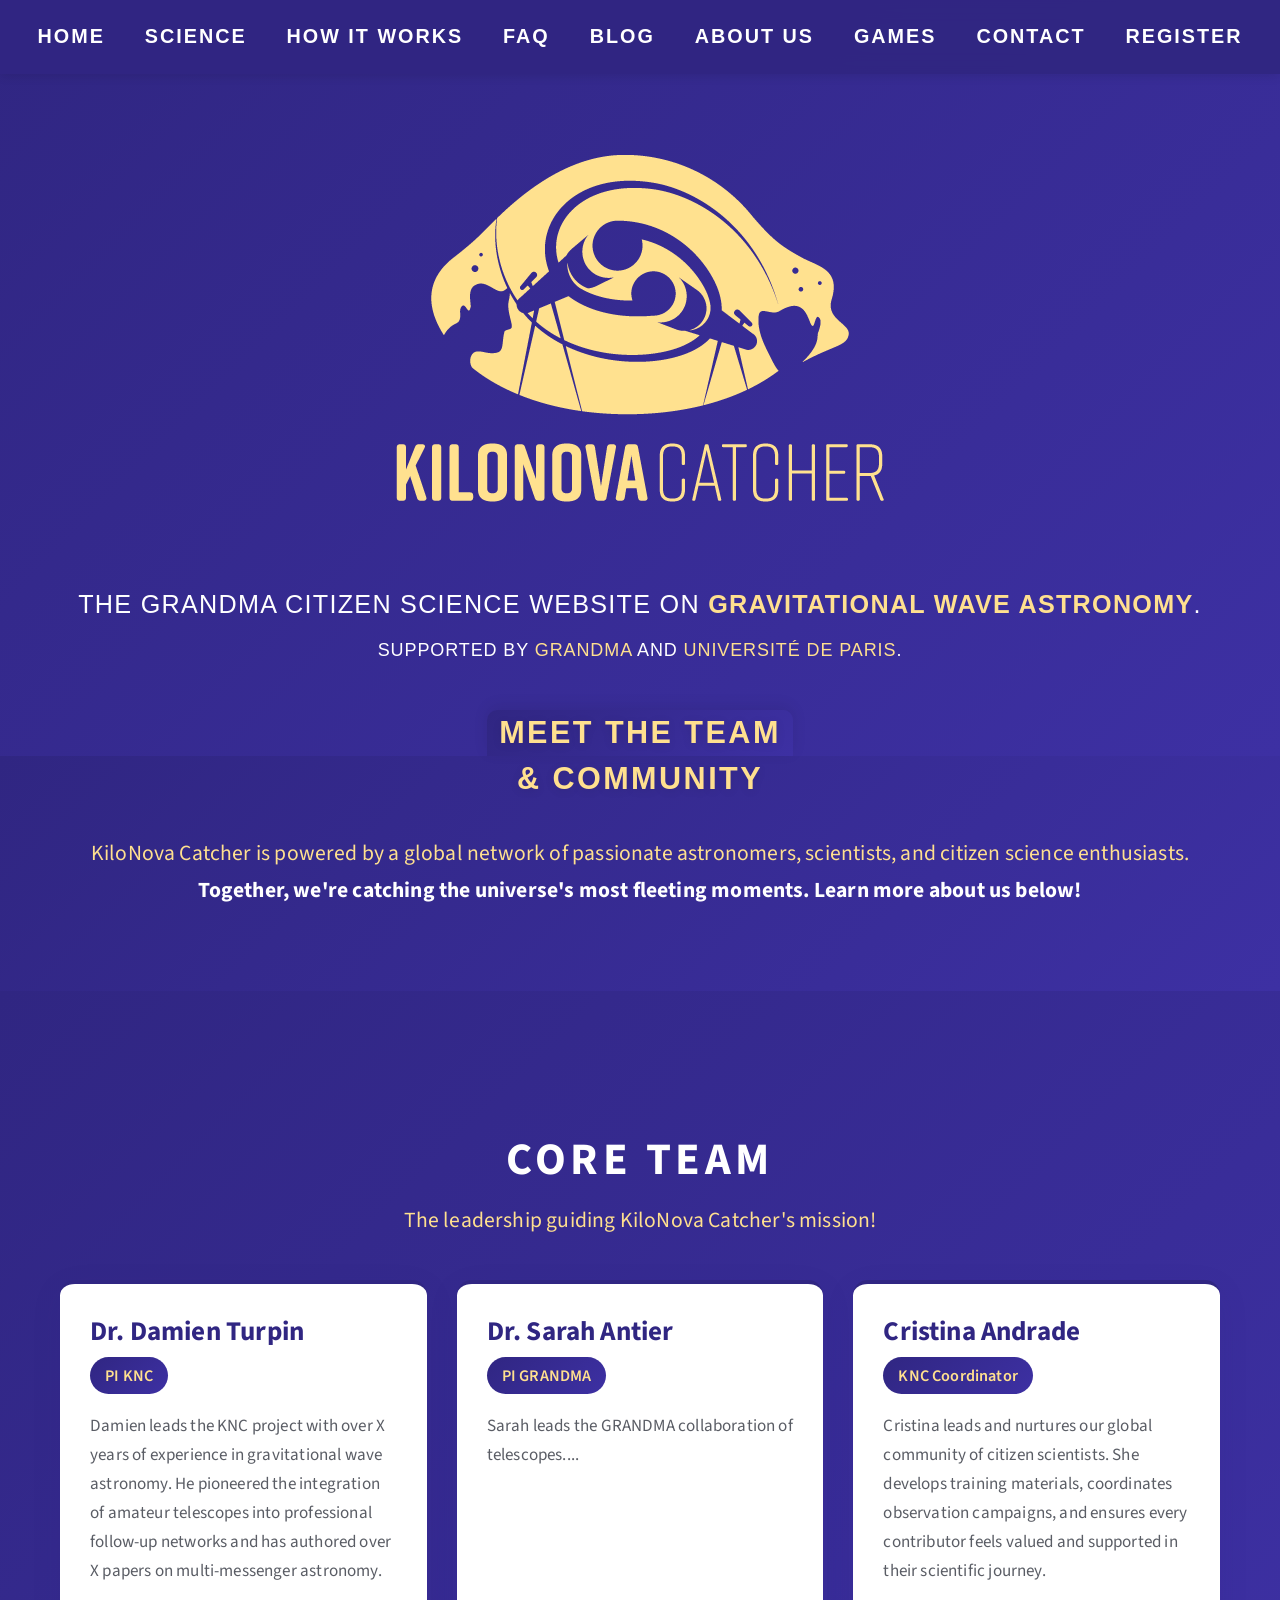
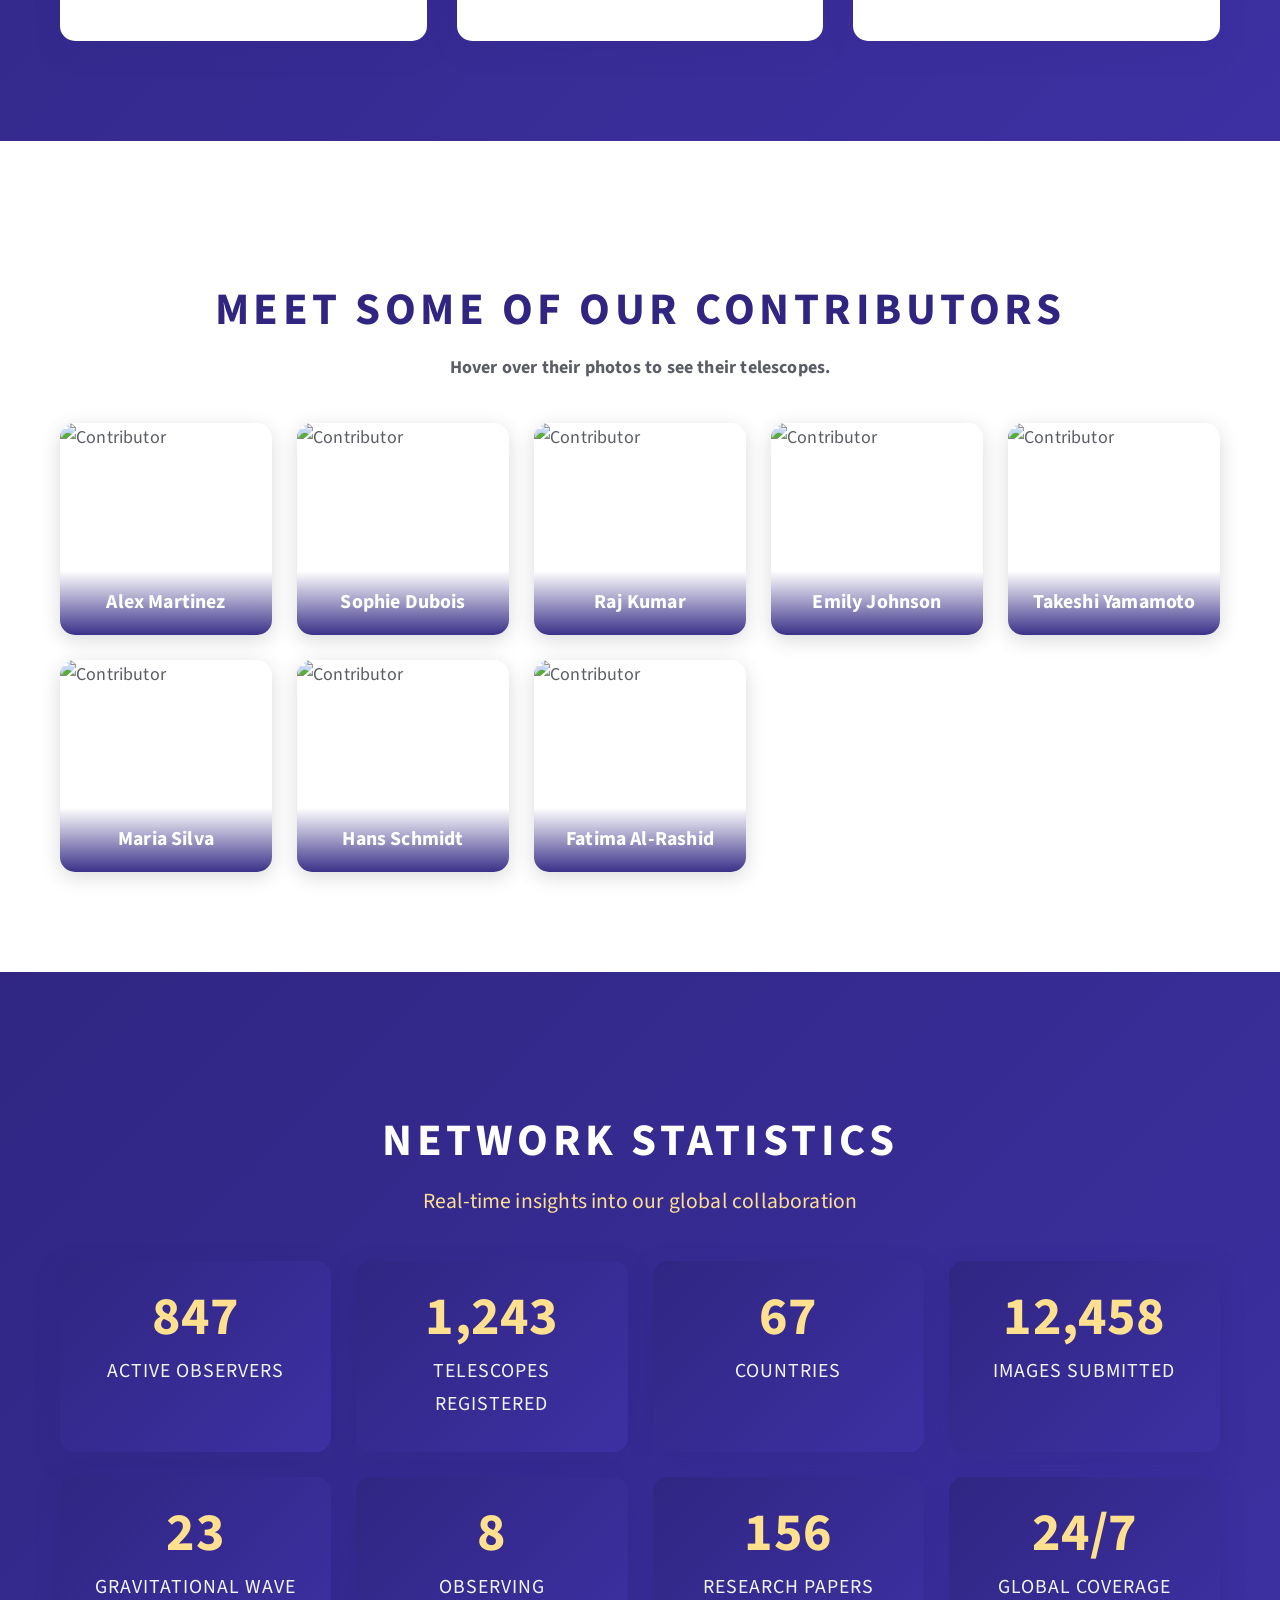
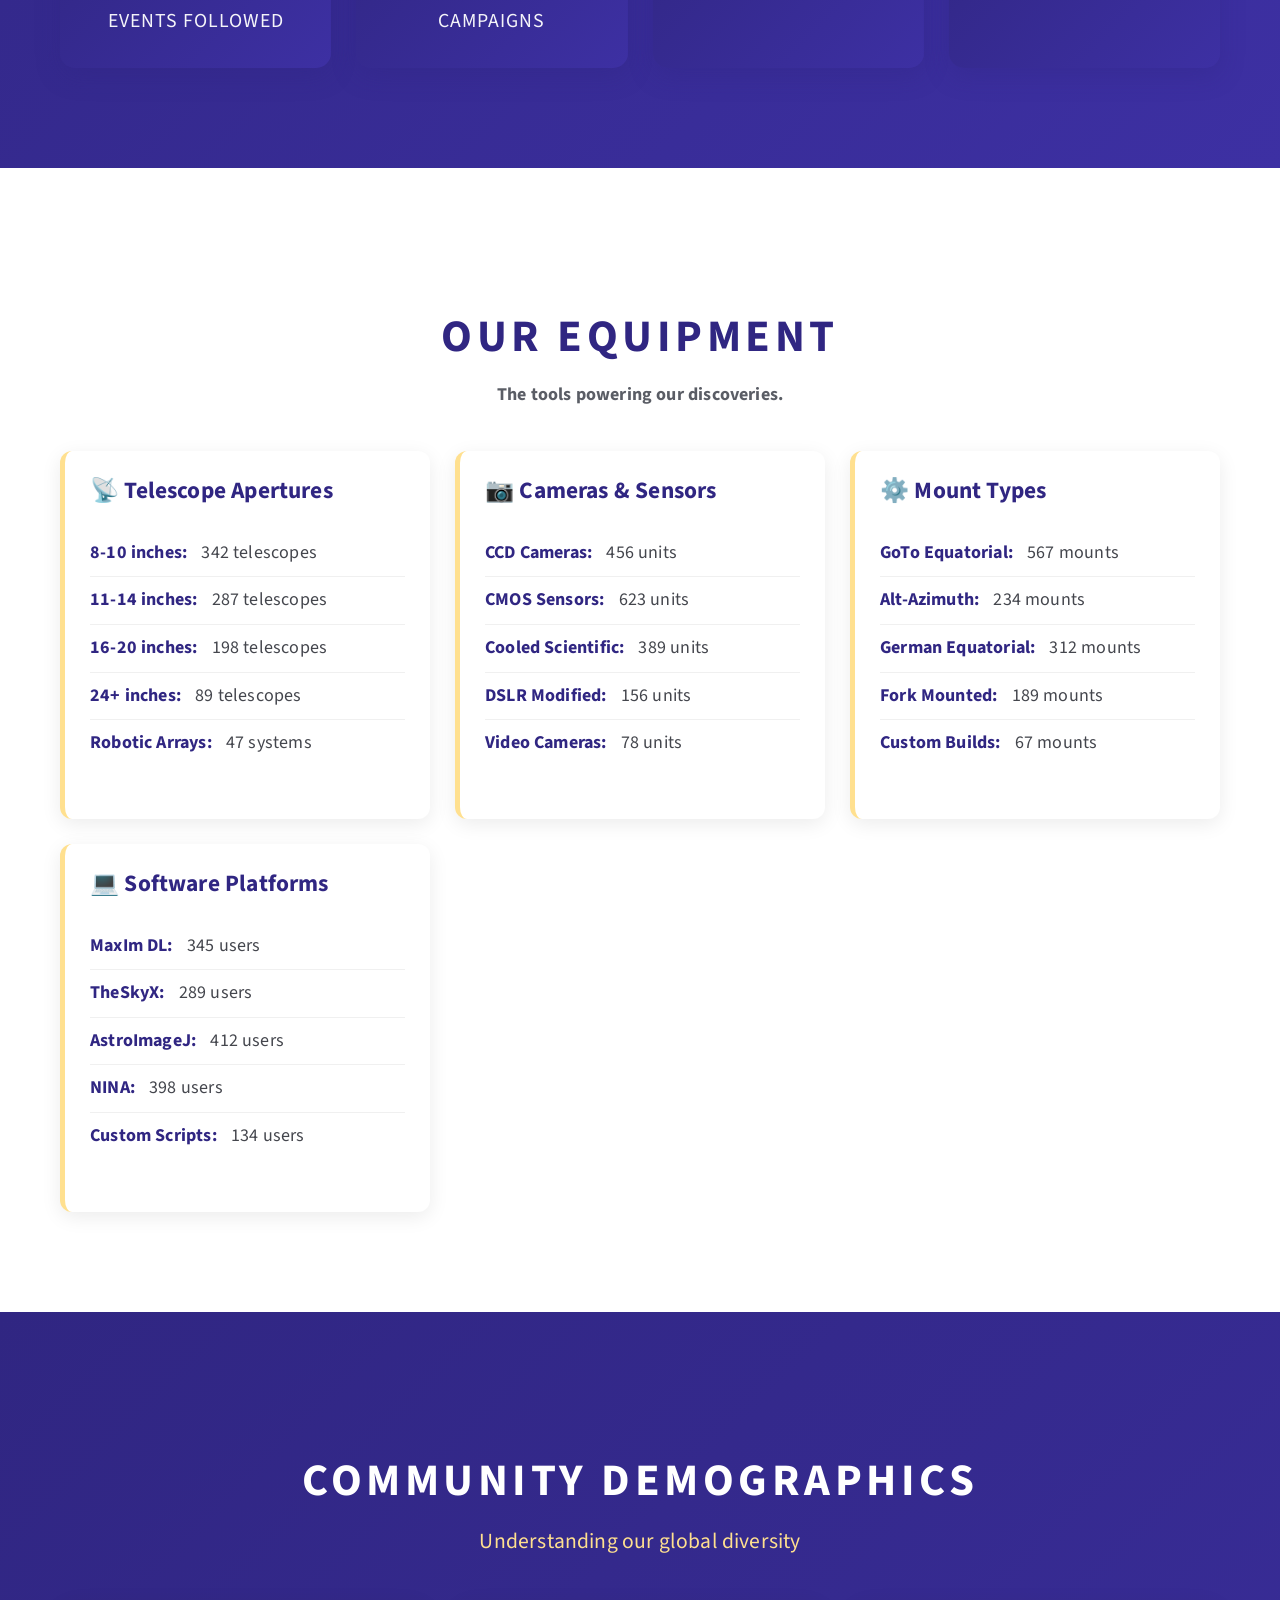
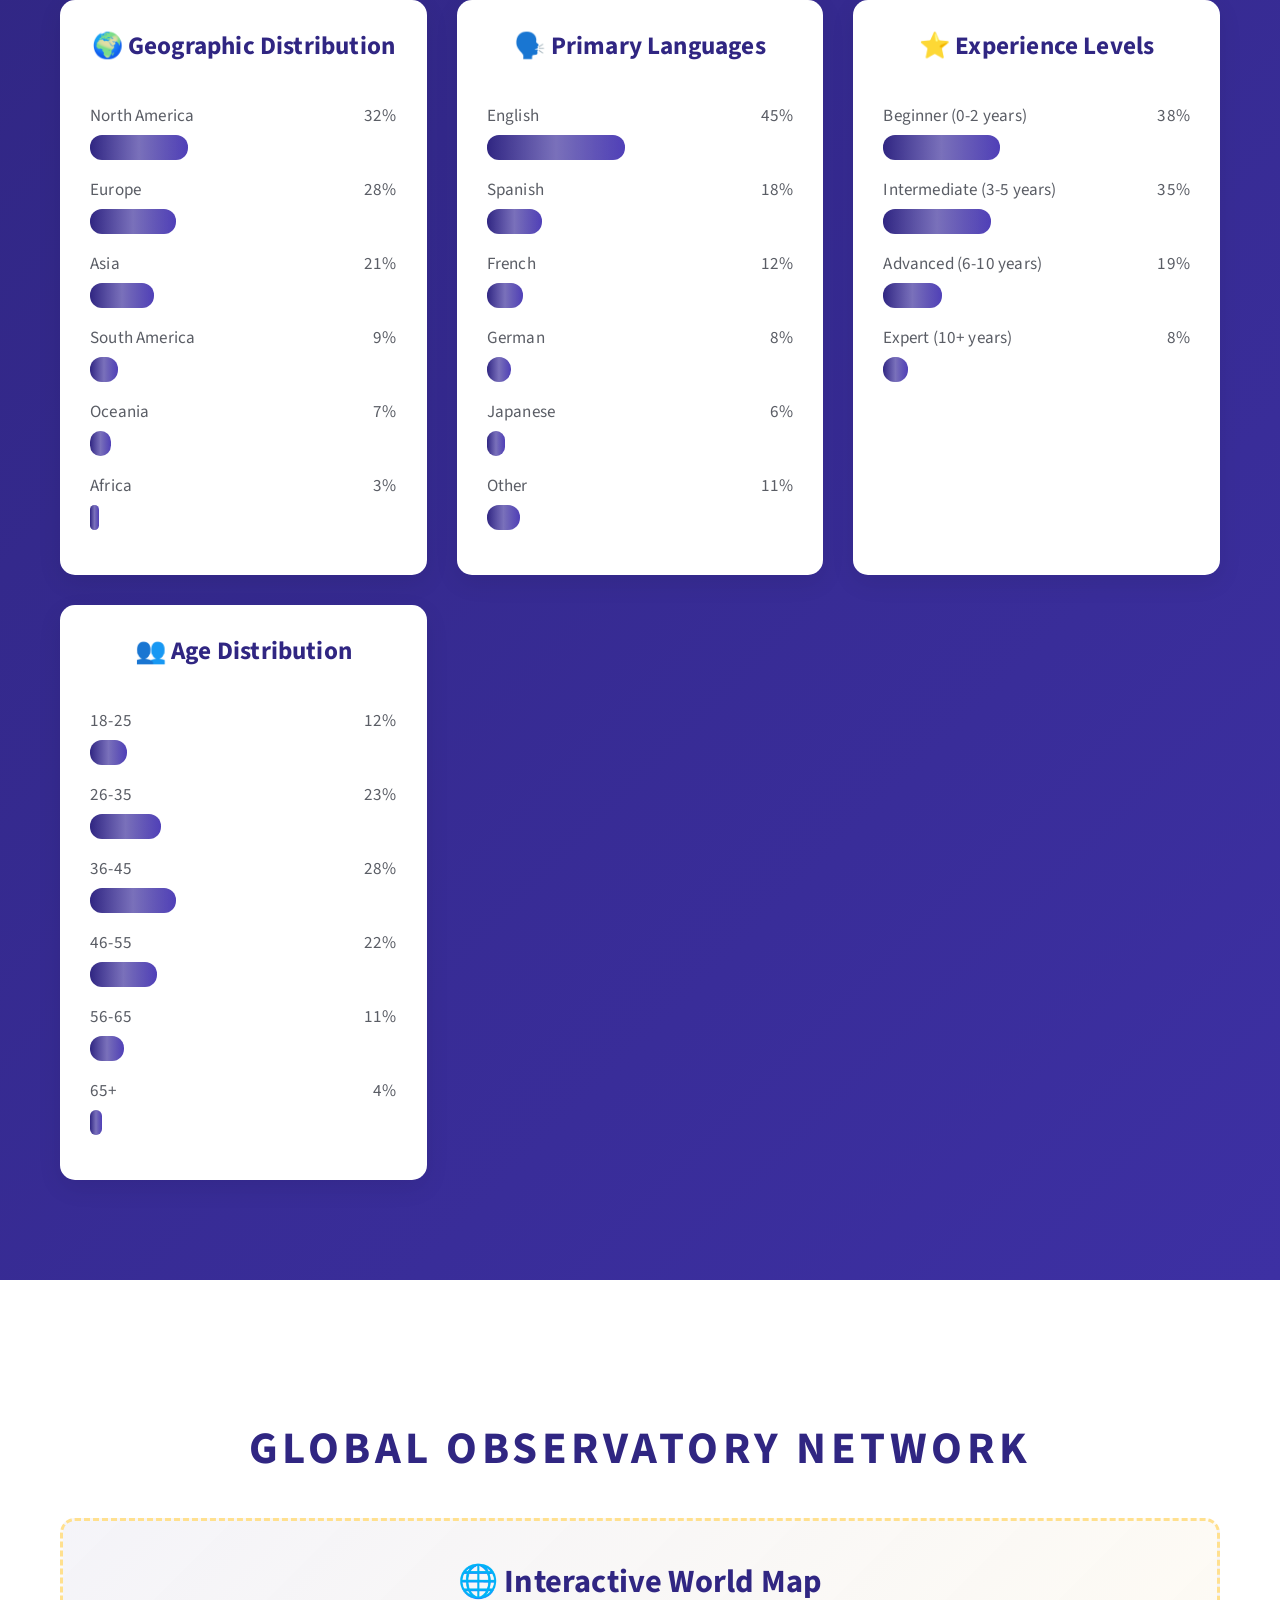
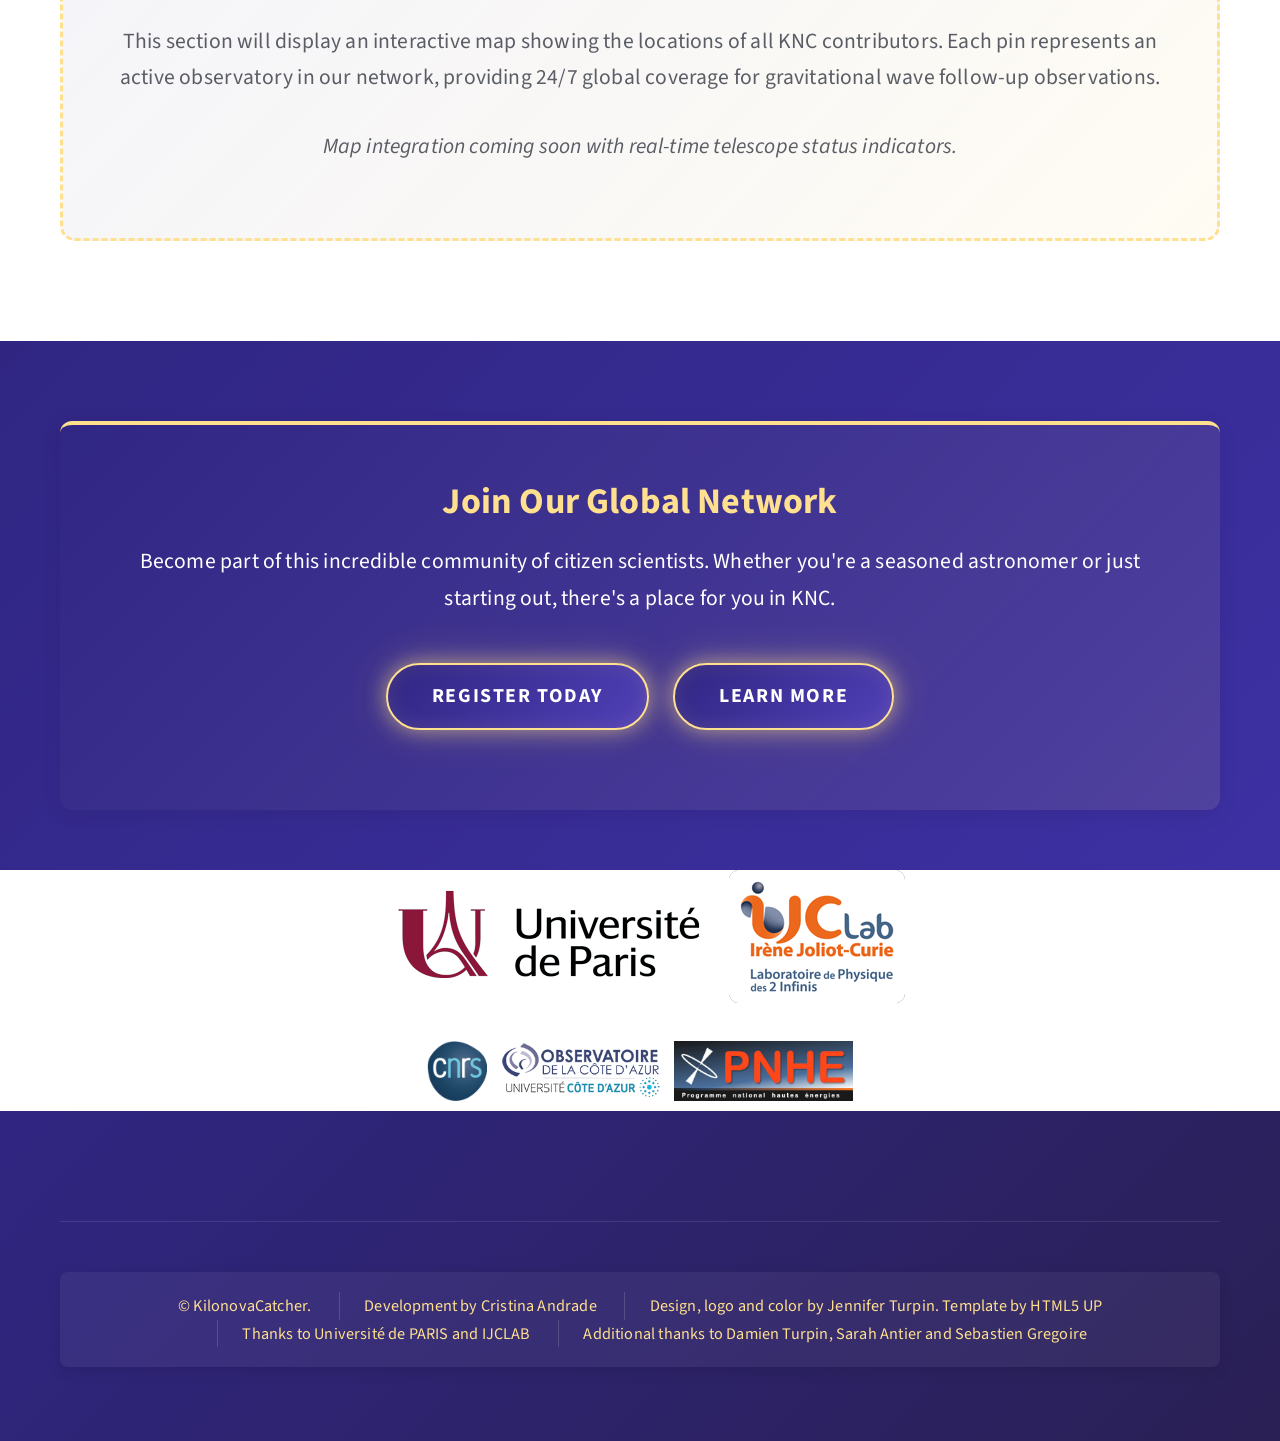
==== commit aae309e9: "Changes to nav" ====
--- a/About_us.html
+++ b/About_us.html
@@ -17,7 +17,7 @@
         <!-- Header -->
         <section id="header" class="wrapper">
             <div id="logo">
-                <h1><a href="http://kilonovacatcher.in2p3.fr/"><img class="image" src="./KiloNovaCatcher_files/LOGO_FINAL_J_600.png"></a></h1>
+                <h1><a href="KiloNovaCatcher_main.html"><img class="image" src="./KiloNovaCatcher_files/LOGO_FINAL_J_600.png"></a></h1>
                 <p>the grandma citizen science website on <span class="purplecol">gravitational wave astronomy</span>.</p>
                 <p class="smaller">supported by <a href="https://grandma.lal.in2p3.fr/">GRANDMA</a> and <a href="https://u-paris.fr/">université de paris</a>.</p>
             </div>
@@ -26,12 +26,15 @@
         <!-- Nav -->
         <nav id="nav">
             <ul>
-                <li style="white-space: nowrap;"><a href="http://kilonovacatcher.in2p3.fr/registration">Home</a></li>
-                <li style="white-space: nowrap;"><a href="http://kilonovacatcher.in2p3.fr/registration">science</a></li>
-                <li style="white-space: nowrap;"><a href="http://kilonovacatcher.in2p3.fr/faq">FAQ</a></li>
-                <li style="white-space: nowrap;"><a href="http://kilonovacatcher.in2p3.fr/login">Login</a></li>
-                <li style="white-space: nowrap;"><a href="http://kilonovacatcher.in2p3.fr/registration">HOW IT WORKS</a></li>
-                <li style="white-space: nowrap;"><a href="http://kilonovacatcher.in2p3.fr/registration">Register</a></li>
+                <li><a href="index.html">Home</a></li>
+                <li><a href="Our_Science_Page.html">Science</a></li>
+                <li><a href="How_it_works.html">How It Works</a></li>
+                <li><a href="Knc_faq.html">FAQ</a></li>
+                <li><a href="KNC_blog.html">Blog</a></li>
+                <li><a href="About_us.html">About Us</a></li>
+                <li><a href="knc_interactivegame.html">Games</a></li>
+                <li><a href="KiloNovaCatcher_contactus.html">Contact</a></li>
+                <li><a href="register.html">Register</a></li>
             </ul>
         </nav>
 
@@ -491,8 +494,8 @@
                         Become part of this incredible community of citizen scientists. Whether you're a seasoned astronomer or just starting out, there's a place for you in KNC.
                     </p>
                     <ul class="actions">
-                        <li><a href="http://kilonovacatcher.in2p3.fr/registration" class="button neon-gradient large">Register Today</a></li>
-                        <li><a href="http://kilonovacatcher.in2p3.fr/faq" class="button neon-gradient large">Learn More</a></li>
+                        <li><a href="register.html" class="button neon-gradient large">Register Today</a></li>
+                        <li><a href="Knc_faq.html" class="button neon-gradient large">Learn More</a></li>
                     </ul>
                 </section>
             </div>
@@ -547,19 +550,7 @@
     <script src="./KiloNovaCatcher_files/main.js"></script>
 
     <!-- Mobile Nav Panel -->
-    <div id="navPanel">
-        <nav>
-            <a class="link depth-0" href="http://kilonovacatcher.in2p3.fr/faq">
-                <span class="indent-0"></span>FAQ
-            </a>
-            <a class="link depth-0" href="http://kilonovacatcher.in2p3.fr/login">
-                <span class="indent-0"></span>Login
-            </a>
-            <a class="link depth-0" href="http://kilonovacatcher.in2p3.fr/registration">
-                <span class="indent-0"></span>Register
-            </a>
-        </nav>
-    </div>
+
 
 </body>
 </html>
